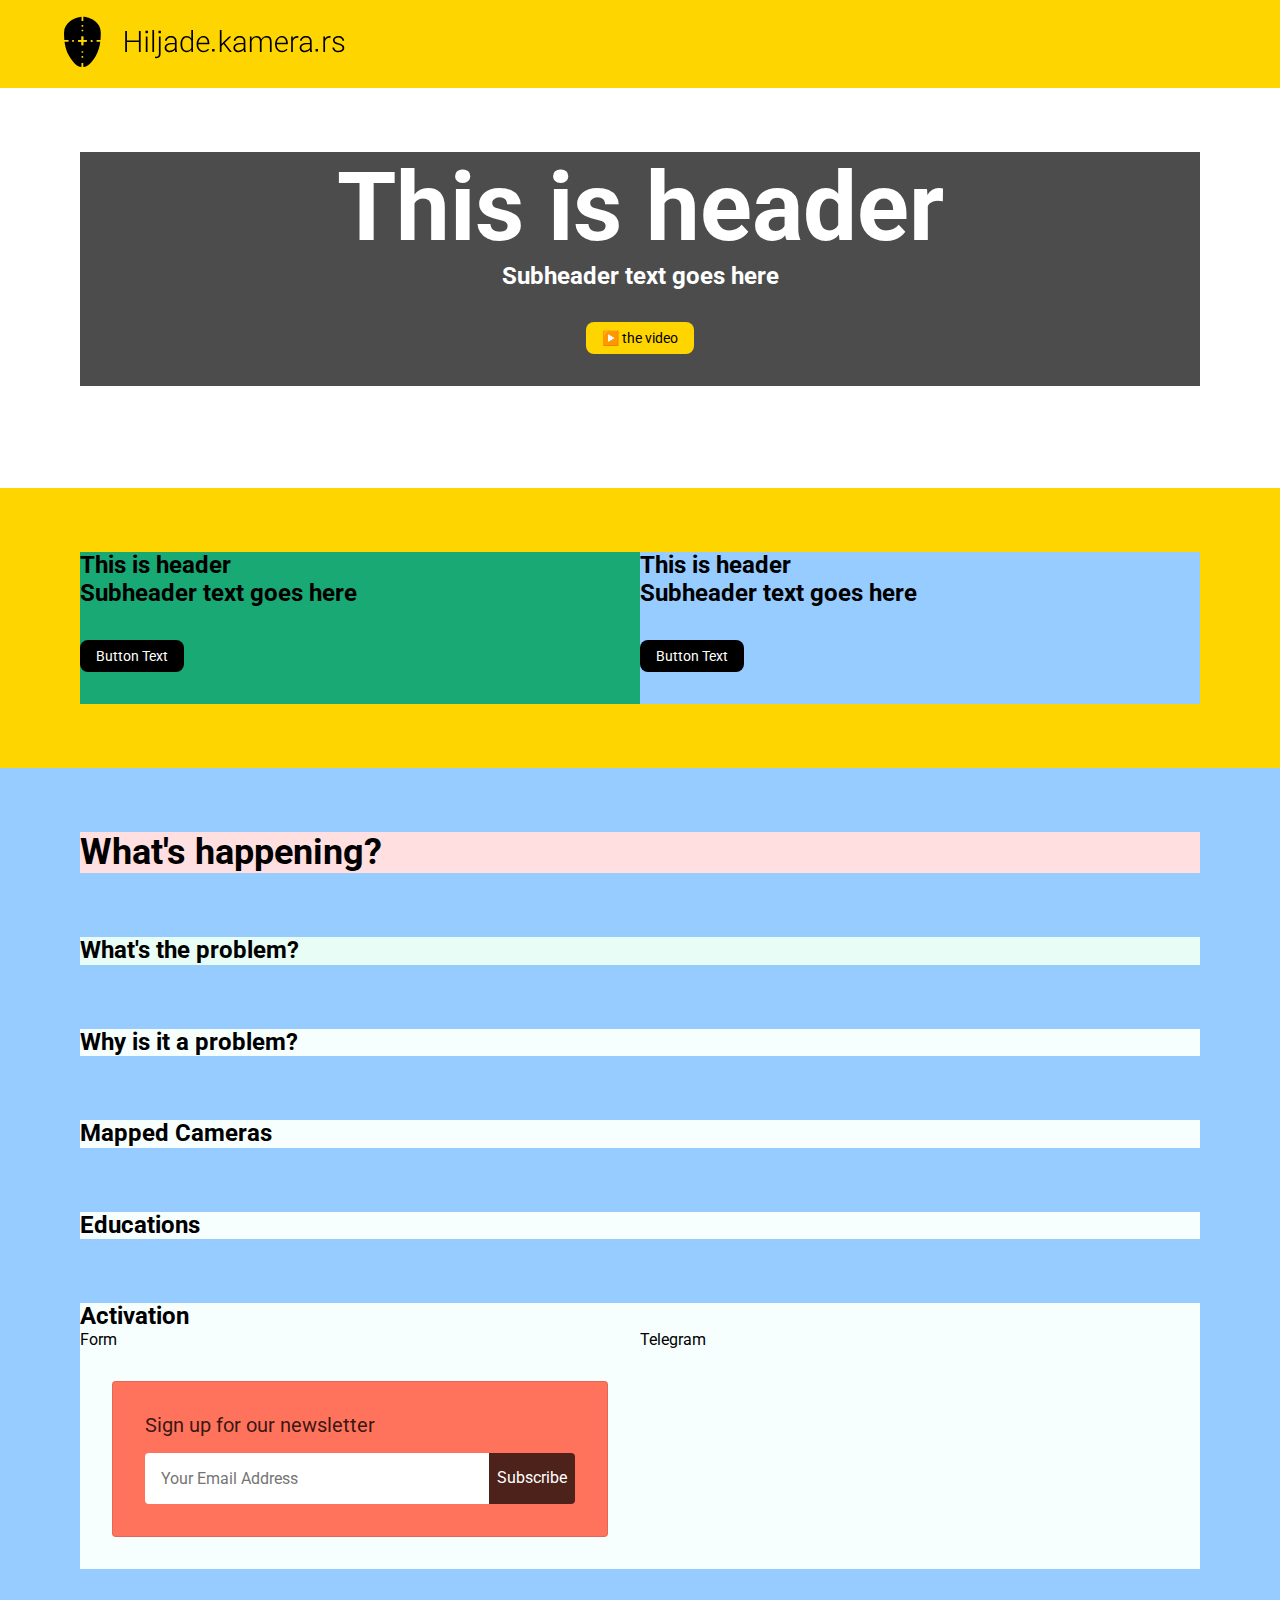
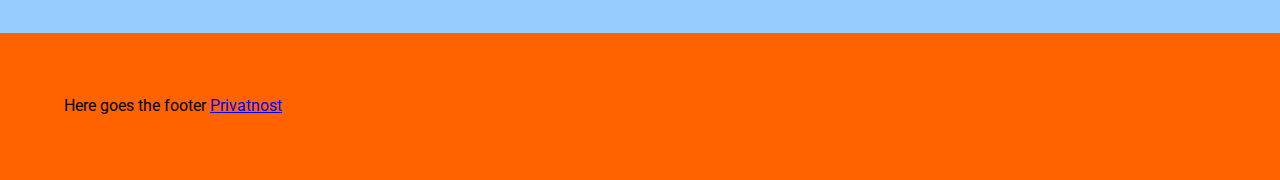
==== index.html @ a0b58ef1 "initial commut" ====
<!DOCTYPE html>
<html lang="en">
<head>
	<meta charset="utf-8">
	<meta name="viewport" content="width=device-width, initial-scale=1">
	<meta http-equiv="X-UA-Compatible" content="ie=edge">
	<title>***X X X***</title>
	<link rel="icon" type="image/x-icon" href="***X X X***">
	<link rel="stylesheet" type="text/css" href="./style/style.css">
	<link rel="stylesheet" type="text/css" href="./style/tachyons.css">
	
	<meta property="og:title" content="***X X X***" />
	<meta property="og:image" content=".***X X X***" />
	<meta property="og:description" content="***X X X***" />

	<meta name="twitter:card" content="summary_large_image" />
  	<meta name="twitter:site" content="@***X X X***" />
  	<meta name="twitter:title" content="***X X X***" />
  	<meta name="twitter:description" content="***X X X***" />
  	<meta name="twitter:image" content="***X X X***" />
  	<meta name="twitter:url" content="***X X X***" />
</head>
<body>
	<nav class="dt w-100 border-box pa3 ph5-ns bg-yellow">
  		<a class="link dim w-25" href="index.html" title="Home">
    		<img src="./assets/logo.svg" class="dib" alt="Site Name">
  		</a>

		<div class="dtc v-mid dn-l">
			
			<input type="checkbox" id="overlay-input" />
        	<label for="overlay-input" id="overlay-button"><span></span></label>
          <div id="overlay">
            <ul class="pv3 ph5-ns">
              <li class="ph3 ph4-l pt2 pb1">
				<a class="link dim dark-gray f6 f5-ns dib mr3 mr4-ns" href="hronologija.html" title="Hronologija">Hronologija</a>
			  </li>
              <li class="ph3 ph4-l pt2 pb1">
				<a class="link dim dark-gray f6 f5-ns dib mr3 mr4-ns" href="#" title="Širi kontekst">Širi kontekst</a>
			  </li>
			  <li class="ph3 ph4-l pt2 pb1">
				<a class="link dim dark-gray f6 f5-ns dib mr3 mr4-ns" href="#" title="Etički problemi">Etički problemi</a>
			  </li>
			  <li class="ph3 ph4-l pt2 pb1">
				<a class="link dim dark-gray f6 f5-ns dib mr3 mr4-ns" href="#" title="Tehničke specifikacije">Tehničke specifikacije</a>
			  </li>
			  <li class="ph3 ph4-l pt2 pb1">
				<a class="link dim dark-gray f6 f5-ns dib mr3 mr4-ns" href="#" title="Pravni okvir">Pravni okvir</a>
			  </li>
			  <li class="ph3 ph4-l pt2 pb1">
				<a class="link dim dark-gray f6 f5-ns dib mr3 mr4-ns" href="#" title="Šta da radim?">Šta da radim?</a>
			  </li>
			  <li class="ph3 ph4-l pt2 pb1">
				<a class="link dim dark-gray f6 f5-ns dib mr3 mr4-ns" href="#" title="Mapiramo">Mapiramo</a>
			  </li>
            </ul>
          </div>

		</div>
	</nav>
	<header>
		<div class="cover bg-left bg-center-l w-100 min-h-400 pa3 pa5-ns" style="background-image: url(https://i0.wp.com/images-prod.healthline.com/hlcmsresource/images/topic_centers/2019-12/Viral-Conjunctivitis-1296x728-gallery_Slide1.jpg?w=1155)">

			<div class="w-main bg-black-70 white tc">
				<h1 class="f-6">This is header</h1>
				<h2>Subheader text goes here</h2>
				<a class="f6 link dim br3 ph3 pv2 mb2 dib black bg-yellow mv4" href="#0">▶️ the video</a>
			</div>
		</div>
	</header>

	<section class="bg-yellow pa3 pa5-ns">
		<div class="w-main flex flex-column flex-row-ns">
			<div class="bg-green w-100 w-50-ns">
				<h2>This is header</h2>
				<h2>Subheader text goes here</h2>
				<a class="f6 link dim br3 ph3 pv2 mb2 dib white bg-black mv4" href="#0">Button Text</a>
			</div>

			<div class="bg-light-blue w-100 w-50-ns">
				<h2>This is header</h2>
				<h2>Subheader text goes here</h2>
				<a class="f6 link dim br3 ph3 pv2 mb2 dib white bg-black mv4" href="#0">Button Text</a>
			</div>
		</div>
	</section>

	<main class="bg-light-blue pa3 pa5-ns">
		<section class="w-main bg-washed-red">
			<h2 class="f2">What's happening?</h2>
		</section>

		<section class="w-main bg-washed-green mt5">
			<h2>What's the problem?</h2>
		</section>

		<section class="w-main bg-washed-blue mt5">
			<h2>Why is it a problem?</h2>
		</section>

		<section class="w-main bg-washed-blue mt5">
			<h2>Mapped Cameras</h2>
		</section>

		<section class="w-main bg-washed-blue mt5">
			<h2>Educations</h2>
		</section>

		<section class="w-main bg-washed-blue mt5">
			<h2>Activation</h2>

			<div class="w-100 flex flex-column flex-row-l">
				<div class="w-100 w-100-m w-50-l">Form

					<div class="pa4-l">
						<form class="bg-light-red mw7 center pa4 br2-ns ba b--black-10">
							<fieldset class="cf bn ma0 pa0">
					    	<legend class="pa0 f5 f4-ns mb3 black-80">Sign up for our newsletter</legend>
					      	<div class="cf">
					        	<label class="clip" for="email-address">Email Address</label>
					        	<input class="f6 f5-l input-reset bn fl black-80 bg-white pa3 lh-solid w-100 w-75-m w-80-l br2-ns br--left-ns" placeholder="Your Email Address" type="text" name="email-address" value="" id="email-address">
					        	<input class="f6 f5-l button-reset fl pv3 tc bn bg-animate bg-black-70 hover-bg-black white pointer w-100 w-25-m w-20-l br2-ns br--right-ns" type="submit" value="Subscribe">
					      	</div>
					    	</fieldset>
					  	</form>
					</div>

				</div>
				<div class="w-100 w-100-m w-50-l">Telegram</div>
			</div>
		</section>

	</main>

	<footer class="bg-orange pa3 pa5-ns">
		Here goes the footer

		<a href="privatnost.html">Privatnost</a>
	</footer>

	<script>
		$(window).load(function() {
		$("body").removeClass("preload");
		});
  	</script>

</body>
</html>
---- style/style.css ----
@import url('https://fonts.googleapis.com/css?family=Roboto&display=swap');

* {
	margin: 0;
	padding: 0;
	box-sizing:border-box;
	-moz-box-sizing:border-box;
	-webkit-box-sizing:border-box;
  	-ms-box-sizing:border-box;
}

html, body {
	-webkit-font-smoothing: subpixel-antialiased !important;
  	-webkit-text-size-adjust: 100%;
  	-ms-text-size-adjust: 100%;
  	scroll-behavior: smooth;
  	-moz-scroll-behavior: smooth;
  	-webkit-scroll-behavior: smooth;
}

body {
	font-family: 'Roboto', sans-serif;
	/*font-size: 1.125rem;
	color: #1B2020;*/
}

.preload * {
 	-webkit-transition: none !important;
  	-moz-transition: none !important;
  	-ms-transition: none !important;
  	-o-transition: none !important;
}

.w-main {
	max-width: 70em;
	margin-left: auto;
	margin-right: auto;
}

.min-h-400 {
	min-height: 400px;
}

p {
	font-size: 1.125rem;
	color: #4A4A4A;
}

/*::selection { 
	background: #FFD400;
	text-shadow: none;
}

::-moz-selection { 
	background: #FFD400;
	text-shadow: none;
}

a { 
	color: #2B59C3;
}*/

/*----------------------------------*/

#overlay-button {
  z-index: 5;
  cursor: pointer;
  user-select: none;
}
#overlay-button span {
  width: 5px;
  background-color: #1B2020;
  position: relative;
  display: block;
  transition: all .1s ease-in-out;
}
#overlay-button span:before {
  top: -8px;
  visibility: visible;
}
#overlay-button span:after {
  top: 4px;
}
#overlay-button span:before, #overlay-button span:after {
  height: 4px;
  width: 30px;
  background-color: #1B2020;
  position: absolute;
  content: "";
  transition: all .1s ease-in-out;
}
input[type=checkbox] {
  display: none;
}

input[type=checkbox]:checked ~ #overlay {
  visibility: visible;
}

input[type=checkbox]:checked ~ #overlay-button:hover span, input[type=checkbox]:checked ~ #overlay-button span {
  background: transparent;
}
input[type=checkbox]:checked ~ #overlay-button span:before {
  transform: rotate(45deg) translate(3px, 4px);
  opacity: 1;
}
input[type=checkbox]:checked ~ #overlay-button span:after {
  transform: rotate(-45deg) translate(5px, -5px);
}

#overlay {
  	height: fit-content;
  	background: #B6CBCB;
  	z-index: 2;
  	visibility: hidden;
  	position: absolute;
	right: 0px;
	left: 0px;
	top: 87px;
}
#overlay.active {
  visibility: visible;
}
#overlay ul {
  display: flex;
  flex-direction: column;
  list-style-type: none;
}

#overlay li:hover {
	background-color: #ACC3C3;
}
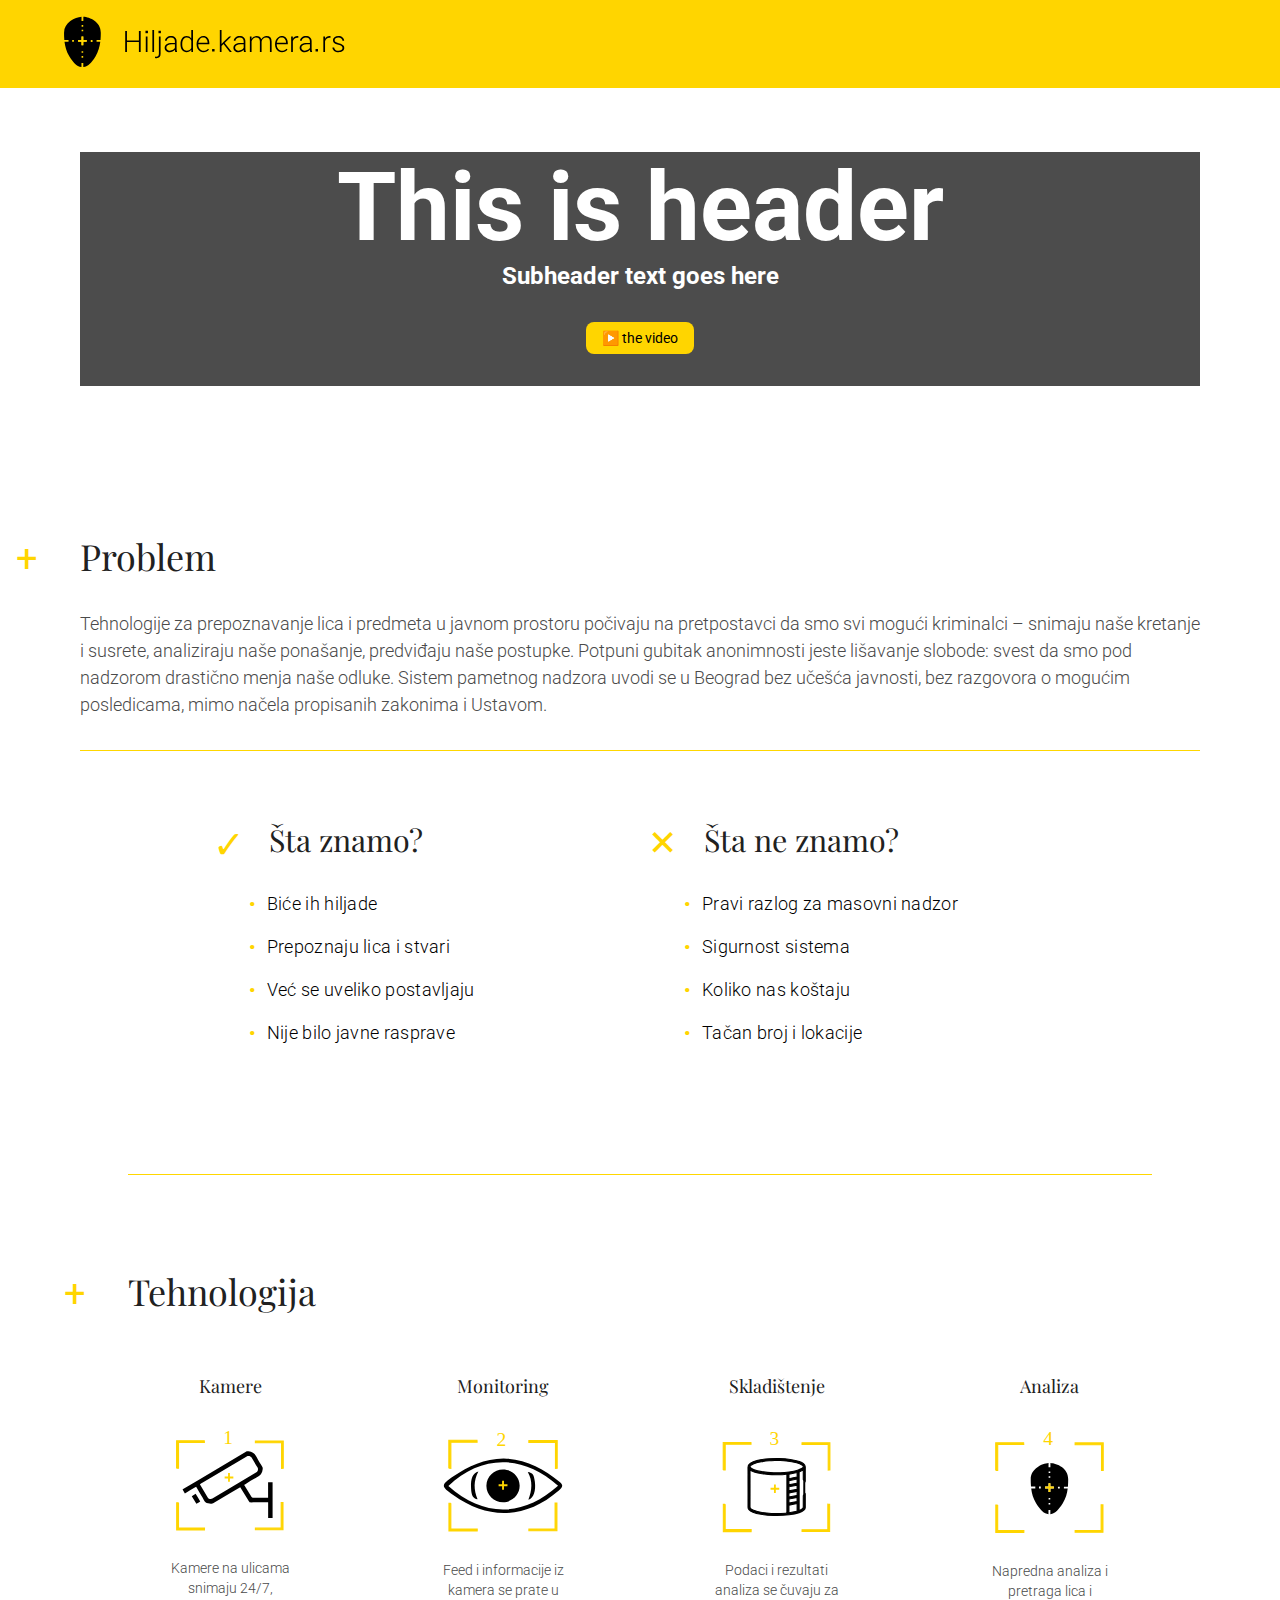
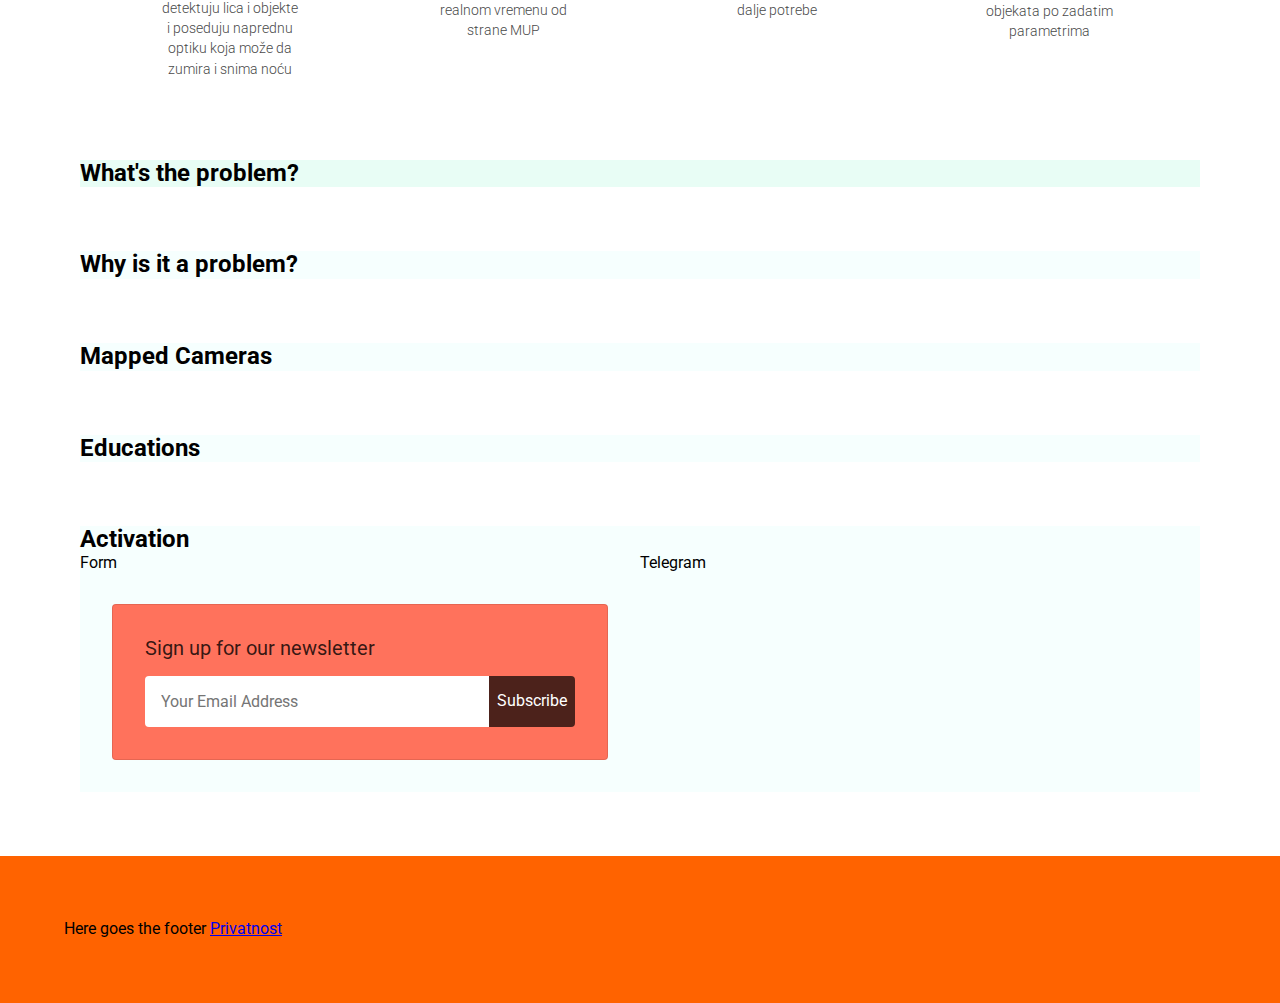
==== commit 033ca5f1: "homepage, svg images" ====
--- a/index.html
+++ b/index.html
@@ -68,26 +68,73 @@
 			</div>
 		</div>
 	</header>
-
-	<section class="bg-yellow pa3 pa5-ns">
-		<div class="w-main flex flex-column flex-row-ns">
-			<div class="bg-green w-100 w-50-ns">
-				<h2>This is header</h2>
-				<h2>Subheader text goes here</h2>
-				<a class="f6 link dim br3 ph3 pv2 mb2 dib white bg-black mv4" href="#0">Button Text</a>
+	<section class="pa3 ph5-ns">
+		<div class="w-main">
+			<h1 class="section-title f2 fw4 mt4-ns mb4-ns">Problem</h1>
+			<p class="lh-copy fw3">
+	Tehnologije za prepoznavanje lica i predmeta u javnom prostoru počivaju na pretpostavci da smo svi mogući kriminalci – snimaju naše kretanje i susrete, analiziraju naše ponašanje, predviđaju naše postupke. Potpuni gubitak anonimnosti jeste lišavanje slobode: svest da smo pod nadzorom drastično menja naše odluke. Sistem pametnog nadzora uvodi se u Beograd bez učešća javnosti, bez razgovora o mogućim posledicama, mimo načela propisanih zakonima i Ustavom.
+			</p>
+		</div>
+	</section>
+	<section class="pa3 ph5-ns">
+		<div class="w-main flex flex-column flex-row-ns justify-center-ns bt b--yellow pa3 pt5-ns">
+			<div class="w-100 w-40-ns pl5-ns">
+				<h2 class="pv2 pb4-ns normal section-title-small checkmark">Šta znamo?</h2>
+				<ul class="ml3 yellow-bull-list fw3">
+					<li class="pb3-ns">Biće ih hiljade</li>
+					<li class="pb3-ns">Prepoznaju lica i stvari</li>
+					<li class="pb3-ns">Već se uveliko postavljaju</li>
+					<li class="pb3-ns">Nije bilo javne rasprave</li>
+				</ul>
 			</div>
 
-			<div class="bg-light-blue w-100 w-50-ns">
-				<h2>This is header</h2>
-				<h2>Subheader text goes here</h2>
-				<a class="f6 link dim br3 ph3 pv2 mb2 dib white bg-black mv4" href="#0">Button Text</a>
+			<div class="w-100 w-40-ns pl5-ns">
+				<h2 class="pv2 pb4-ns normal section-title-small xmark">Šta ne znamo?</h2>
+				<ul class="ml3 yellow-bull-list fw3">
+					<li class="pb3-ns">Pravi razlog za masovni nadzor</li>
+					<li class="pb3-ns">Sigurnost sistema</li>
+					<li class="pb3-ns">Koliko nas koštaju</li>
+					<li class="pb3-ns">Tačan broj i lokacije</li>
+				</ul>
 			</div>
 		</div>
 	</section>
 
-	<main class="bg-light-blue pa3 pa5-ns">
-		<section class="w-main bg-washed-red">
-			<h2 class="f2">What's happening?</h2>
+	<main class="pa3 pa5-ns">
+		<section class="pa3 ph5-ns">
+			<div class="w-main bt b--yellow pt5-ns">
+				<h1 class="section-title f2 fw4 mt4-ns mb4-ns">Tehnologija</h1>
+				<div class="flex flex-column flex-row-ns justify-between-ns pt4-ns">
+					<div class="w-100 w-20-ns">
+						<div class="card-holder flex flex-column ph4">
+							<h4 class="card-title normal mb2 mb3-ns">Kamere</h4>
+							<img src="./assets/1_Kamere@2x.svg" />
+							<div class="card-desc mt3-ns fw3">Kamere na ulicama snimaju 24/7, detektuju lica i objekte i poseduju naprednu optiku koja može da zumira i snima noću</div>
+						</div>
+					</div>
+					<div class="w-100 w-20-ns flex flex-column">
+						<div class="card-holder flex flex-column ph4">
+							<h4 class="card-title normal mb2 mb3-ns">Monitoring</h4>
+							<img src="./assets/2_Monitoring@2x.svg" />
+							<div class="card-desc mt3-ns fw3">Feed i informacije iz kamera se prate u realnom vremenu od strane MUP</div>
+						</div>
+					</div>
+					<div class="w-100 w-20-ns flex flex-column">
+						<div class="card-holder flex flex-column ph4">
+							<h4 class="card-title normal mb2 mb3-ns">Skladištenje</h4>
+							<img src="./assets/3_sklasistenje@2x.svg" />
+							<div class="card-desc mt3-ns fw3">Podaci i rezultati analiza se čuvaju za dalje potrebe</div>
+						</div>
+					</div>
+					<div class="w-100 w-20-ns flex flex-column">
+						<div class="card-holder flex flex-column ph4">
+							<h4 class="card-title normal mb2 mb3-ns">Analiza</h4>
+							<img src="./assets/4_analiza@2x.svg" />
+							<div class="card-desc mt3-ns fw3">Napredna analiza i pretraga lica i objekata po zadatim parametrima</div>
+						</div>
+					</div>
+				</div>
+			</div>
 		</section>
 
 		<section class="w-main bg-washed-green mt5">
--- a/style/style.css
+++ b/style/style.css
@@ -1,4 +1,5 @@
-@import url('https://fonts.googleapis.com/css?family=Roboto&display=swap');
+@import url('https://fonts.googleapis.com/css2?family=Roboto:wght@300;400;700&display=swap');
+@import url('https://fonts.googleapis.com/css2?family=Playfair+Display:wght@400;700&display=swap');
 
 * {
 	margin: 0;
@@ -129,4 +130,88 @@
 
 #overlay li:hover {
 	background-color: #ACC3C3;
-}+}
+.template {
+	display: none;
+}
+.section-title {
+	font-family: 'Playfair Display', serif;
+	color: #212121;
+	position: relative
+}
+.section-title::before {
+	content: "+";
+	font-size: 2.4rem;
+	font-family: 'Roboto', sans-serif;
+	color: #FFD500;
+	position: absolute;
+	left: -4rem;
+}
+.source-date, .source-title{
+	font-family: 'Playfair Display', serif;
+}
+.source-excerpt {
+	font-size: 1.125rem;
+	color: #212121;
+	font-weight: 300;
+	line-height: 1.95rem;
+	letter-spacing: 0.3px
+}
+.source-excerpt a {
+	color: inherit;
+	text-decoration: none;
+	font-weight: bold;
+	border-bottom: 2px solid #FFD500;
+}
+.section-title-small{
+	font-size: 1.9rem;
+	font-family: 'Playfair Display', serif;
+	color: #212121;
+	position: relative;
+}
+.checkmark:before{
+	content: "\2713";
+	font-size: 2.4rem;
+	font-family: 'Roboto', sans-serif;
+	color: #FFD500;
+	position: absolute;
+	left: -3.5rem;
+}
+.xmark:before {
+	content: "\2715";
+	font-size: 2.2rem;
+	font-family: 'Roboto', sans-serif;
+	color: #FFD500;
+	position: absolute;
+	left: -3.5rem;
+}
+.yellow-bull-list{
+	list-style: none;
+}
+.yellow-bull-list li{
+	font-size: 1.125rem;
+	letter-spacing: 0.3px;
+	line-height: 1.5;
+}
+.yellow-bull-list li:before{
+	content: "\2022";
+	color: #FFD500;
+	font-weight: bold;
+	display: inline-block;
+	width: 1em;
+	margin-left: -2em;
+}
+.card-title{
+	font-size: 1.125rem;
+	color: #212121;
+	font-family: 'Playfair Display', serif;
+	text-align: center;
+}
+.card-desc{
+	font-size: .9rem;
+	color: #4A4A4A;
+	font-family: 'Roboto', sans-serif;
+	text-align: center;
+	line-height: 1.4;
+}
+
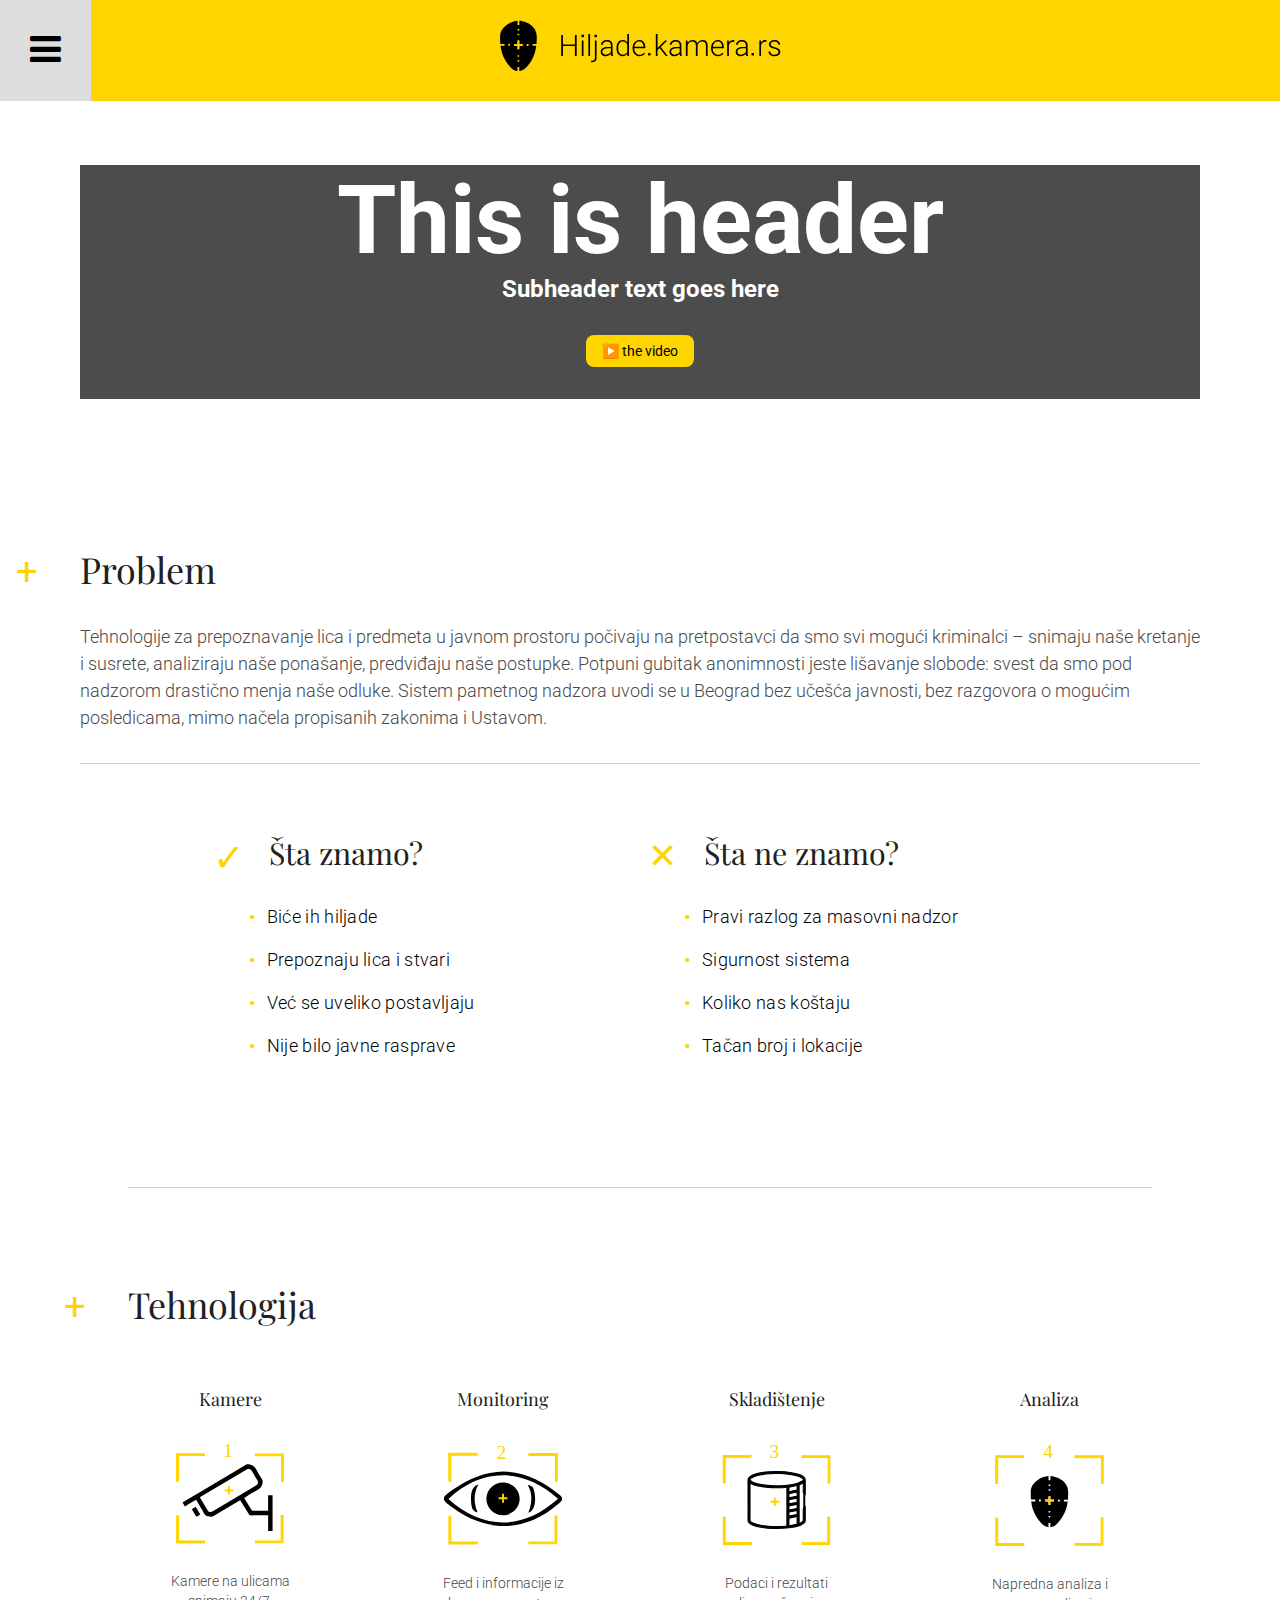
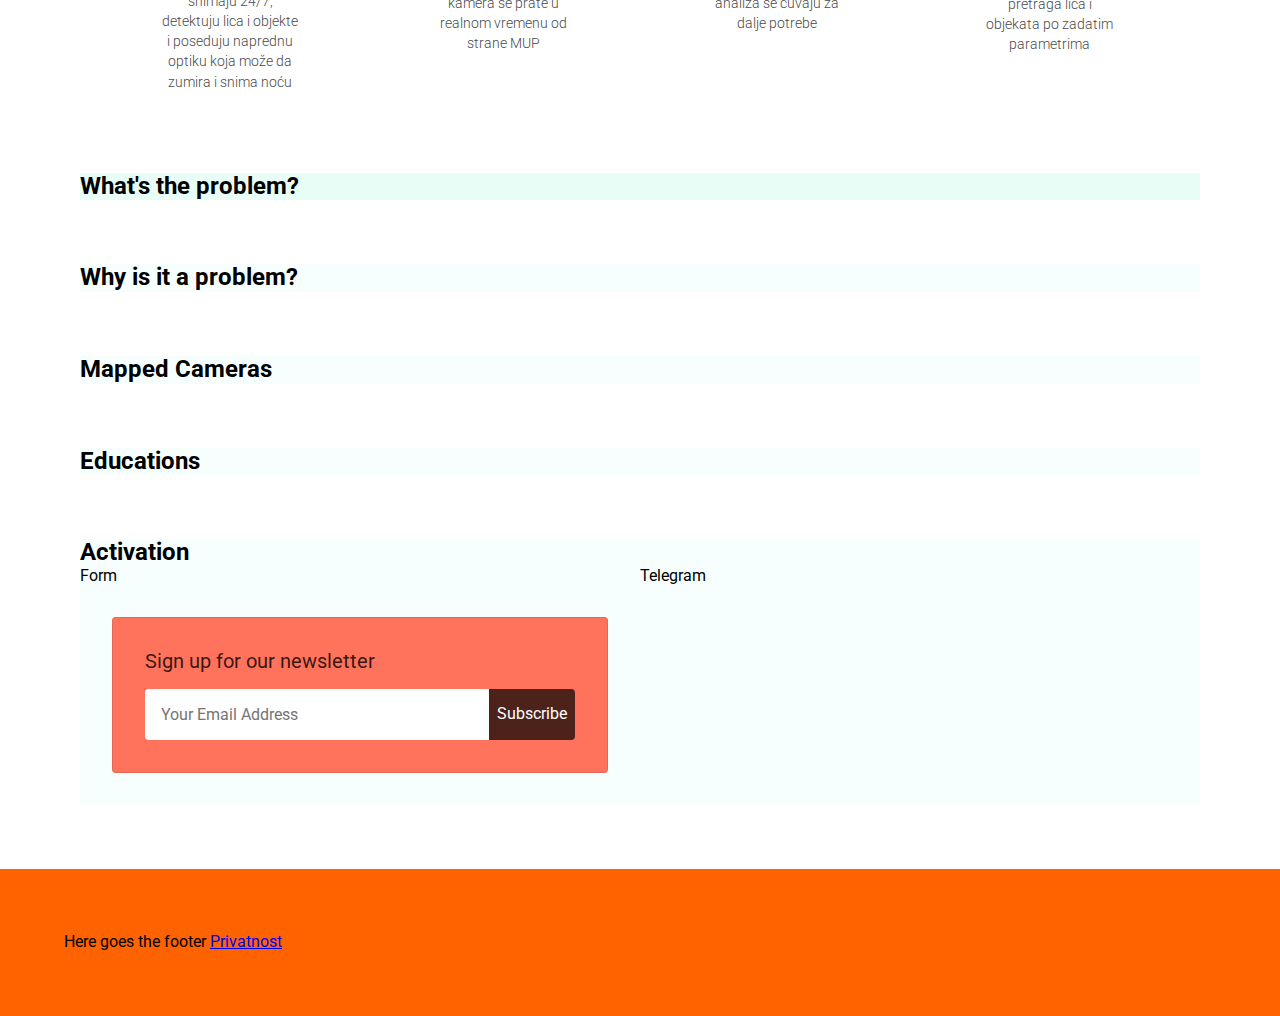
==== commit 38db6a4d: "index.html changes" ====
--- a/index.html
+++ b/index.html
@@ -1,63 +1,45 @@
 <!DOCTYPE html>
 <html lang="en">
-<head>
-	<meta charset="utf-8">
-	<meta name="viewport" content="width=device-width, initial-scale=1">
-	<meta http-equiv="X-UA-Compatible" content="ie=edge">
-	<title>***X X X***</title>
-	<link rel="icon" type="image/x-icon" href="***X X X***">
-	<link rel="stylesheet" type="text/css" href="./style/style.css">
-	<link rel="stylesheet" type="text/css" href="./style/tachyons.css">
-	
-	<meta property="og:title" content="***X X X***" />
-	<meta property="og:image" content=".***X X X***" />
-	<meta property="og:description" content="***X X X***" />
+	<head>
+		<meta charset="utf-8">
+		<meta name="viewport" content="width=device-width, initial-scale=1">
+		<meta http-equiv="X-UA-Compatible" content="ie=edge">
+		<title>Hiljade.kamera.rs</title>
+		<link rel="icon" type="image/x-icon" href="./assets/hiljadekamlogo-01.svg">
+		<link rel="stylesheet" href="https://cdnjs.cloudflare.com/ajax/libs/font-awesome/4.7.0/css/font-awesome.min.css">
+		<link rel="stylesheet" type="text/css" href="./style/tachyons.css">
+		<link rel="stylesheet" type="text/css" href="./style/style.css">
+		
+		<meta property="og:title" content="***X X X***" />
+		<meta property="og:image" content=".***X X X***" />
+		<meta property="og:description" content="***X X X***" />
 
-	<meta name="twitter:card" content="summary_large_image" />
-  	<meta name="twitter:site" content="@***X X X***" />
-  	<meta name="twitter:title" content="***X X X***" />
-  	<meta name="twitter:description" content="***X X X***" />
-  	<meta name="twitter:image" content="***X X X***" />
-  	<meta name="twitter:url" content="***X X X***" />
-</head>
-<body>
-	<nav class="dt w-100 border-box pa3 ph5-ns bg-yellow">
-  		<a class="link dim w-25" href="index.html" title="Home">
-    		<img src="./assets/logo.svg" class="dib" alt="Site Name">
-  		</a>
+		<meta name="twitter:card" content="summary_large_image" />
+		<meta name="twitter:site" content="@***X X X***" />
+		<meta name="twitter:title" content="***X X X***" />
+		<meta name="twitter:description" content="***X X X***" />
+		<meta name="twitter:image" content="***X X X***" />
+		<meta name="twitter:url" content="***X X X***" />
+	</head>
+	<body>
+	<header class="topnav w-100 border-box">
+		<a href="index.html" class="active">
+		    <img src="./assets/logo.svg">
+		</a>
+		<div id="menu">
+			<a href="index.html">Home</a>
+			<a href="hronologija.html">Hronologija</a>
+			<a href="rizici.html">Pretnje</a>
+			<a href="pravo.html">Pravo</a>
+			<a href="svet.html">Svet</a>
+			<a href="mediji.html">Izvori i mediji</a>
+		</div>
+		
+		<a href="javascript:void(0);" class="icon" onclick="toggleMenu()">
+			<i class="fa fa-bars"></i>
+		</a>
+	</header>
 
-		<div class="dtc v-mid dn-l">
-			
-			<input type="checkbox" id="overlay-input" />
-        	<label for="overlay-input" id="overlay-button"><span></span></label>
-          <div id="overlay">
-            <ul class="pv3 ph5-ns">
-              <li class="ph3 ph4-l pt2 pb1">
-				<a class="link dim dark-gray f6 f5-ns dib mr3 mr4-ns" href="hronologija.html" title="Hronologija">Hronologija</a>
-			  </li>
-              <li class="ph3 ph4-l pt2 pb1">
-				<a class="link dim dark-gray f6 f5-ns dib mr3 mr4-ns" href="#" title="Širi kontekst">Širi kontekst</a>
-			  </li>
-			  <li class="ph3 ph4-l pt2 pb1">
-				<a class="link dim dark-gray f6 f5-ns dib mr3 mr4-ns" href="#" title="Etički problemi">Etički problemi</a>
-			  </li>
-			  <li class="ph3 ph4-l pt2 pb1">
-				<a class="link dim dark-gray f6 f5-ns dib mr3 mr4-ns" href="#" title="Tehničke specifikacije">Tehničke specifikacije</a>
-			  </li>
-			  <li class="ph3 ph4-l pt2 pb1">
-				<a class="link dim dark-gray f6 f5-ns dib mr3 mr4-ns" href="#" title="Pravni okvir">Pravni okvir</a>
-			  </li>
-			  <li class="ph3 ph4-l pt2 pb1">
-				<a class="link dim dark-gray f6 f5-ns dib mr3 mr4-ns" href="#" title="Šta da radim?">Šta da radim?</a>
-			  </li>
-			  <li class="ph3 ph4-l pt2 pb1">
-				<a class="link dim dark-gray f6 f5-ns dib mr3 mr4-ns" href="#" title="Mapiramo">Mapiramo</a>
-			  </li>
-            </ul>
-          </div>
-
-		</div>
-	</nav>
 	<header>
 		<div class="cover bg-left bg-center-l w-100 min-h-400 pa3 pa5-ns" style="background-image: url(https://i0.wp.com/images-prod.healthline.com/hlcmsresource/images/topic_centers/2019-12/Viral-Conjunctivitis-1296x728-gallery_Slide1.jpg?w=1155)">
 
@@ -186,6 +168,14 @@
 	</footer>
 
 	<script>
+		function toggleMenu() {
+		    var x = document.getElementById("menu");
+		    if (x.style.display === "block") {
+			x.style.display = "none";
+		    } else {
+			x.style.display = "block";
+		    }
+		}
 		$(window).load(function() {
 		$("body").removeClass("preload");
 		});
--- a/style/style.css
+++ b/style/style.css
@@ -63,74 +63,43 @@
 
 /*----------------------------------*/
 
-#overlay-button {
-  z-index: 5;
-  cursor: pointer;
-  user-select: none;
-}
-#overlay-button span {
-  width: 5px;
-  background-color: #1B2020;
+.topnav {
+  overflow: hidden;
+  background-color: white;
   position: relative;
-  display: block;
-  transition: all .1s ease-in-out;
-}
-#overlay-button span:before {
-  top: -8px;
-  visibility: visible;
-}
-#overlay-button span:after {
-  top: 4px;
-}
-#overlay-button span:before, #overlay-button span:after {
-  height: 4px;
-  width: 30px;
-  background-color: #1B2020;
-  position: absolute;
-  content: "";
-  transition: all .1s ease-in-out;
-}
-input[type=checkbox] {
-  display: none;
 }
 
-input[type=checkbox]:checked ~ #overlay {
-  visibility: visible;
+.topnav #menu {
+  display: none;
+  border: 1px solid black;
 }
 
-input[type=checkbox]:checked ~ #overlay-button:hover span, input[type=checkbox]:checked ~ #overlay-button span {
-  background: transparent;
-}
-input[type=checkbox]:checked ~ #overlay-button span:before {
-  transform: rotate(45deg) translate(3px, 4px);
-  opacity: 1;
-}
-input[type=checkbox]:checked ~ #overlay-button span:after {
-  transform: rotate(-45deg) translate(5px, -5px);
+.topnav a {
+  color: black;
+  padding: 20px;
+  text-decoration: none;
+  font-size: 36px;
+  display: block;
 }
 
-#overlay {
-  	height: fit-content;
-  	background: #B6CBCB;
-  	z-index: 2;
-  	visibility: hidden;
-  	position: absolute;
-	right: 0px;
-	left: 0px;
-	top: 87px;
-}
-#overlay.active {
-  visibility: visible;
-}
-#overlay ul {
-  display: flex;
-  flex-direction: column;
-  list-style-type: none;
+.topnav a.icon {
+  display: block;
+  padding: 30px;
+  position: absolute;
+  left: 0;
+  top: 0;
 }
 
-#overlay li:hover {
-	background-color: #ACC3C3;
+.topnav a.icon:hover, .topnav #menu a:hover {
+  background-color: #ddd;
 }
+
+.active {
+  background-color: #ffd500;
+  text-align: center;
+}
+/*-------------------------------------*/
+
 .template {
 	display: none;
 }
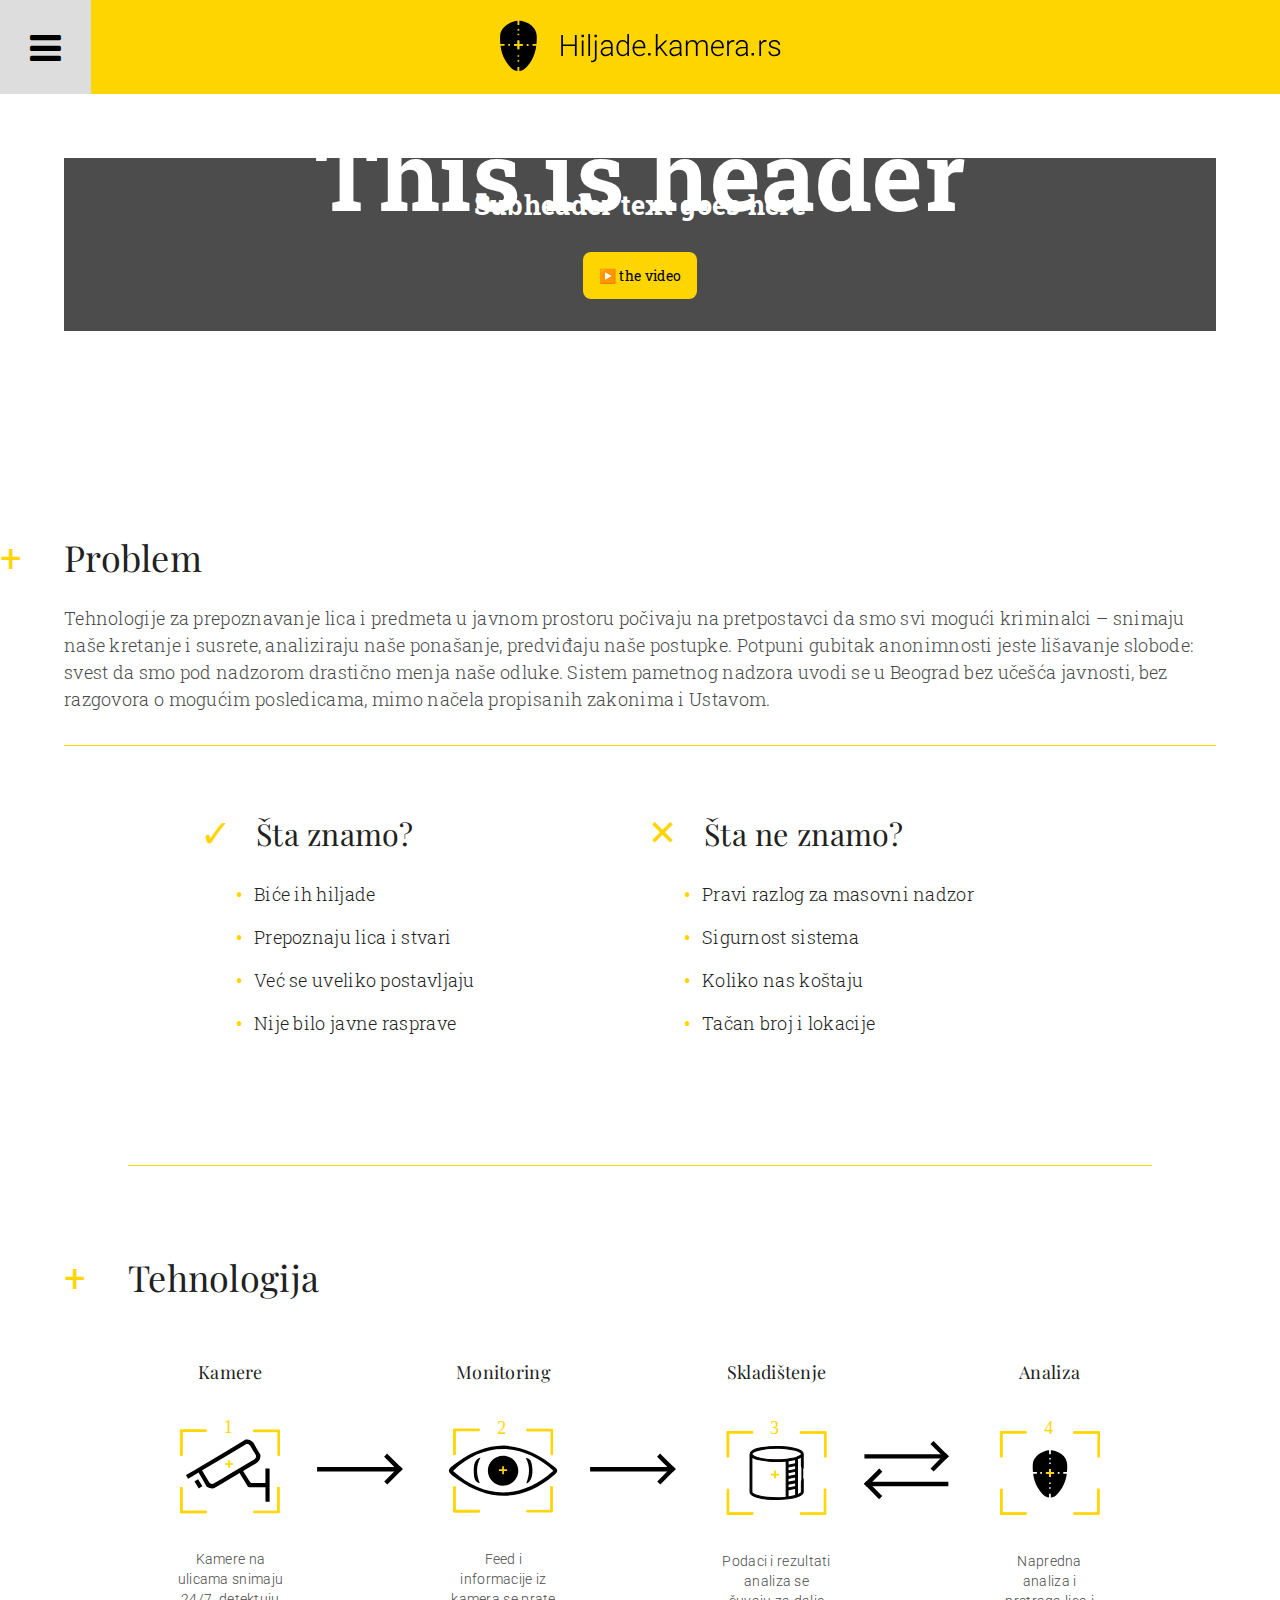
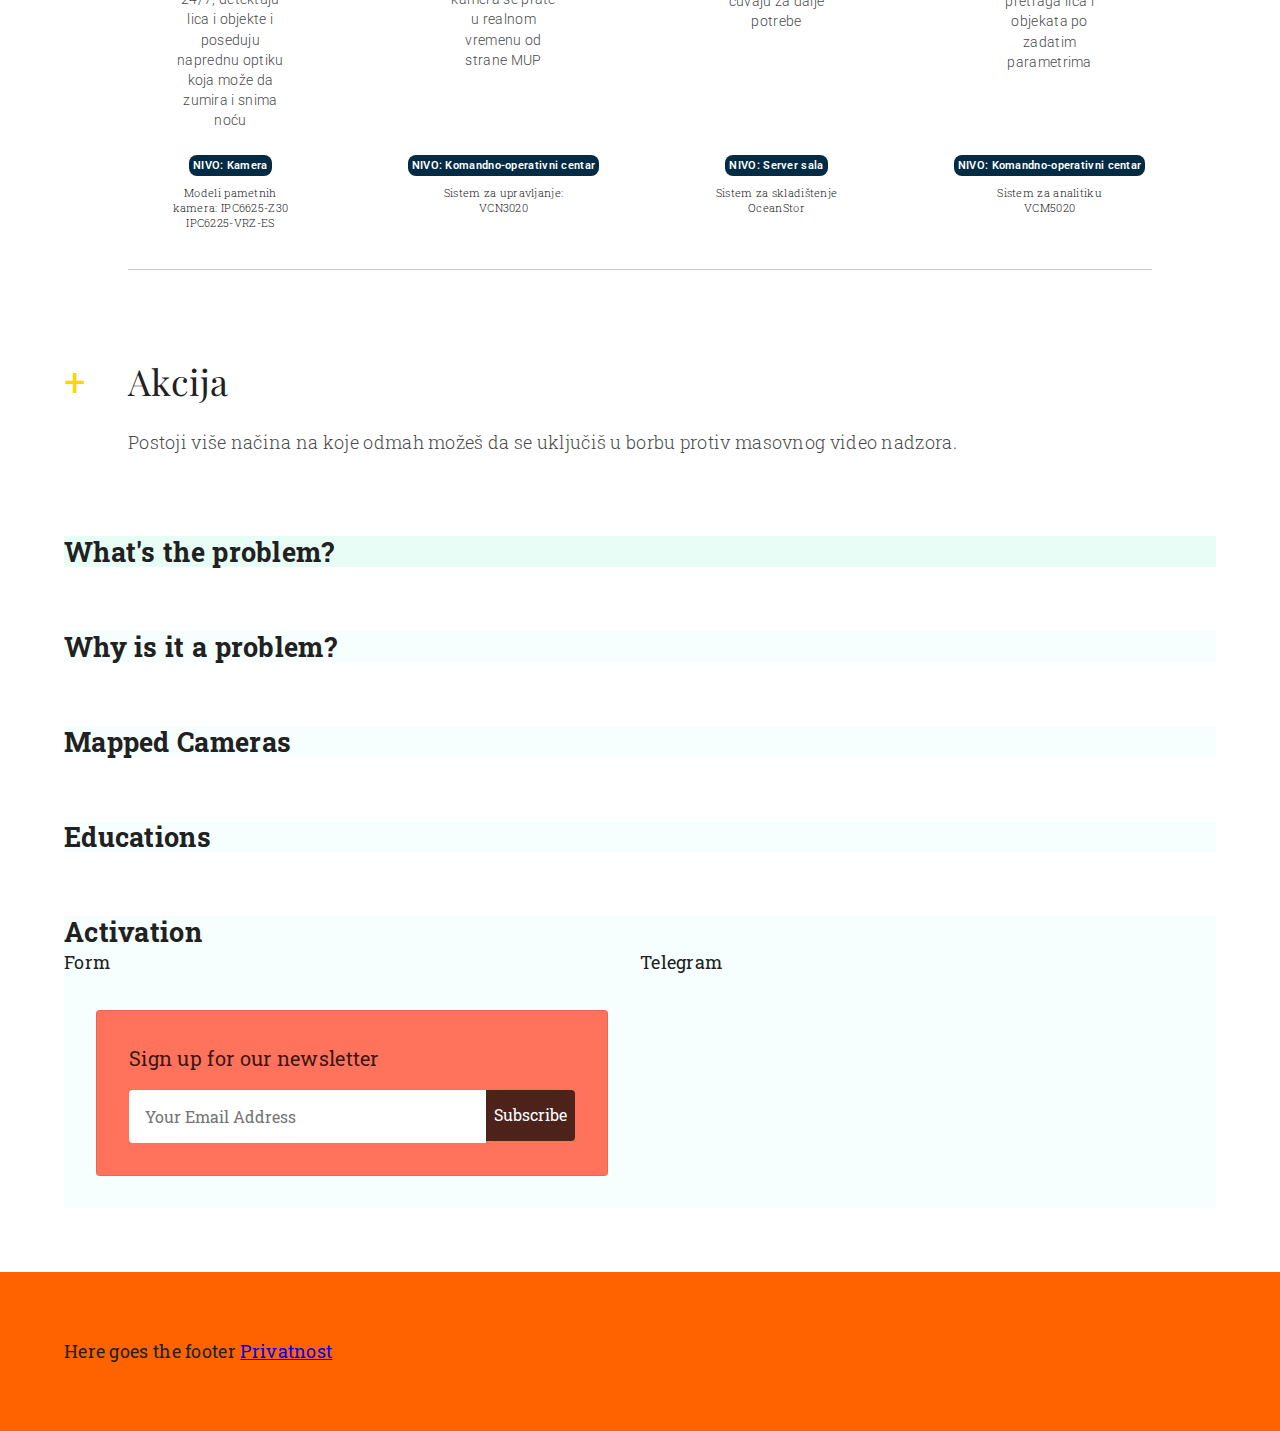
==== commit 269de90f: "homepage cards section" ====
--- a/index.html
+++ b/index.html
@@ -60,8 +60,8 @@
 	</section>
 	<section class="pa3 ph5-ns">
 		<div class="w-main flex flex-column flex-row-ns justify-center-ns bt b--yellow pa3 pt5-ns">
-			<div class="w-100 w-40-ns pl5-ns">
-				<h2 class="pv2 pb4-ns normal section-title-small checkmark">Šta znamo?</h2>
+			<div class="w-100 w-40-ns pl5-l">
+				<h2 class="pv2 pb4-l normal section-title-small checkmark">Šta znamo?</h2>
 				<ul class="ml3 yellow-bull-list fw3">
 					<li class="pb3-ns">Biće ih hiljade</li>
 					<li class="pb3-ns">Prepoznaju lica i stvari</li>
@@ -70,8 +70,8 @@
 				</ul>
 			</div>
 
-			<div class="w-100 w-40-ns pl5-ns">
-				<h2 class="pv2 pb4-ns normal section-title-small xmark">Šta ne znamo?</h2>
+			<div class="w-100 w-40-ns pl5-l">
+				<h2 class="pv2 pb4-l normal section-title-small xmark">Šta ne znamo?</h2>
 				<ul class="ml3 yellow-bull-list fw3">
 					<li class="pb3-ns">Pravi razlog za masovni nadzor</li>
 					<li class="pb3-ns">Sigurnost sistema</li>
@@ -87,38 +87,78 @@
 			<div class="w-main bt b--yellow pt5-ns">
 				<h1 class="section-title f2 fw4 mt4-ns mb4-ns">Tehnologija</h1>
 				<div class="flex flex-column flex-row-ns justify-between-ns pt4-ns">
-					<div class="w-100 w-20-ns">
-						<div class="card-holder flex flex-column ph4">
+					<div class="w-100 w-20-l flex flex-column">
+						<div class="flex flex-column flex-auto ph3-ns">
 							<h4 class="card-title normal mb2 mb3-ns">Kamere</h4>
-							<img src="./assets/1_Kamere@2x.svg" />
-							<div class="card-desc mt3-ns fw3">Kamere na ulicama snimaju 24/7, detektuju lica i objekte i poseduju naprednu optiku koja može da zumira i snima noću</div>
-						</div>
-					</div>
-					<div class="w-100 w-20-ns flex flex-column">
-						<div class="card-holder flex flex-column ph4">
+							<div class="card-image">
+								<img src="./assets/1_Kamere@2x.svg" />
+								<div class="card-img-arrow flex justify-around">
+									<img src="./assets/Arrow@2x.svg"/>
+								</div>
+							</div>
+							<p class="card-desc ph4 pv3-ns fw3">Kamere na ulicama snimaju 24/7, detektuju lica i objekte i poseduju naprednu optiku koja može da zumira i snima noću</p>
+						</div>
+						<div class="card-pill-holder">
+							<span class="card-pill br3 pa1">NIVO: Kamera</span>
+							<span class="db c-pill-label fw3 ph3 ph4-l mt2-ns">Modeli pametnih kamera: IPC6625-Z30 IPC6225-VRZ-ES</span>
+						</div>
+					</div>
+					<div class="w-100 w-20-l flex flex-column">
+						<div class="flex flex-column flex-auto ph3-ns">
 							<h4 class="card-title normal mb2 mb3-ns">Monitoring</h4>
-							<img src="./assets/2_Monitoring@2x.svg" />
-							<div class="card-desc mt3-ns fw3">Feed i informacije iz kamera se prate u realnom vremenu od strane MUP</div>
-						</div>
-					</div>
-					<div class="w-100 w-20-ns flex flex-column">
-						<div class="card-holder flex flex-column ph4">
+							<div class="card-image">
+								<img src="./assets/2_Monitoring@2x.svg" />
+								<div class="card-img-arrow flex justify-around">
+									<img src="./assets/Arrow@2x.svg"/>
+								</div>
+							</div>
+							<p class="card-desc ph4 pv3-ns fw3">Feed i informacije iz kamera se prate u realnom vremenu od strane MUP</p>
+						</div>
+						<div class="card-pill-holder">
+							<span class="card-pill br3 pa1">NIVO: Komandno-operativni centar</span>
+							<span class="db c-pill-label fw3 ph3 ph4-l mt2-ns">Sistem za upravljanje: VCN3020</span>
+						</div>
+					</div>
+					<div class="w-100 w-20-l flex flex-column">
+						<div class="flex flex-column flex-auto ph3-ns">
 							<h4 class="card-title normal mb2 mb3-ns">Skladištenje</h4>
-							<img src="./assets/3_sklasistenje@2x.svg" />
-							<div class="card-desc mt3-ns fw3">Podaci i rezultati analiza se čuvaju za dalje potrebe</div>
-						</div>
-					</div>
-					<div class="w-100 w-20-ns flex flex-column">
-						<div class="card-holder flex flex-column ph4">
+							<div class="card-image">
+								<img src="./assets/3_sklasistenje@2x.svg" />
+								<div class="card-img-arrow flex justify-around">
+									<img src="./assets/Double arrow @2x.svg"/>
+								</div>
+							</div>
+							<p class="card-desc ph4 pv3-ns fw3">Podaci i rezultati analiza se čuvaju za dalje potrebe</p>
+						</div>
+						<div class="card-pill-holder">
+							<span class="card-pill br3 pa1">NIVO: Server sala</span>
+							<span class="db c-pill-label fw3 ph3 ph4-l mt2-ns">Sistem za skladištenje OceanStor</span>
+						</div>
+					</div>
+					<div class="w-100 w-20-l flex flex-column">
+						<div class="flex flex-column flex-auto ph3-ns">
 							<h4 class="card-title normal mb2 mb3-ns">Analiza</h4>
-							<img src="./assets/4_analiza@2x.svg" />
-							<div class="card-desc mt3-ns fw3">Napredna analiza i pretraga lica i objekata po zadatim parametrima</div>
+							<div class="card-image">
+								<img src="./assets/4_analiza@2x.svg" />
+							</div>
+							<p class="card-desc ph4 pv3-ns fw3">Napredna analiza i pretraga lica i objekata po zadatim parametrima</p>
+						</div>
+						<div class="card-pill-holder">
+							<span class="card-pill br3 pa1">NIVO: Komandno-operativni centar</span>
+							<span class="db c-pill-label fw3 ph3 ph4-l mt2-ns">Sistem za analitiku VCM5020</span>
 						</div>
 					</div>
 				</div>
 			</div>
 		</section>
-
+		<section class="pa3 ph5-ns">
+			<div class="w-main bt b--yellow pt5-ns">
+				<h1 class="section-title f2 fw4 mt4-ns mb4-ns">Akcija</h1>
+				<p class="lh-copy fw3">
+					Postoji više načina na koje odmah možeš da se uključiš u borbu protiv masovnog video nadzora.
+				</p>
+			</div>
+		</section>
 		<section class="w-main bg-washed-green mt5">
 			<h2>What's the problem?</h2>
 		</section>
--- a/style/style.css
+++ b/style/style.css
@@ -1,4 +1,5 @@
 @import url('https://fonts.googleapis.com/css2?family=Roboto:wght@300;400;700&display=swap');
+@import url('https://fonts.googleapis.com/css2?family=Roboto+Slab:wght@300&display=swap');
 @import url('https://fonts.googleapis.com/css2?family=Playfair+Display:wght@400;700&display=swap');
 
 * {
@@ -20,9 +21,11 @@
 }
 
 body {
-	font-family: 'Roboto', sans-serif;
-	/*font-size: 1.125rem;
-	color: #1B2020;*/
+	font-family: 'Roboto Slab', sans-serif;
+	font-size: 18px;
+	color: #212121;
+	letter-spacing: 0.3px;
+	line-height: 31px;
 }
 
 .preload * {
@@ -170,17 +173,61 @@
 	width: 1em;
 	margin-left: -2em;
 }
-.card-title{
-	font-size: 1.125rem;
-	color: #212121;
-	font-family: 'Playfair Display', serif;
-	text-align: center;
-}
-.card-desc{
+#legal-issues .yellow-bull-list li {
+	padding: 10px 0;
+}
+#legal-issues .yellow-bull-list li:before {
+	font-size: 24px;
+	font-weight: 900;
+	margin-left: -1em;
+}
+
+.card-title {
+	font-size: 1.125rem;
+	color: #212121;
+	font-family: 'Playfair Display', serif;
+	text-align: center;
+}
+.card-desc {
 	font-size: .9rem;
 	color: #4A4A4A;
 	font-family: 'Roboto', sans-serif;
 	text-align: center;
 	line-height: 1.4;
 }
-
+.card-image {
+	position: relative;
+	text-align: center;
+}
+.card-img-arrow {
+	position: absolute;
+	left: 100%;
+	top: 0;
+	height: 100%;
+	width: 50%;
+}
+.card-img-arrow > img {
+	
+}
+.card-pill-holder {
+	min-height: 90px;
+	text-align: center;
+}
+.card-pill {
+	font-size: .7rem;
+	background-color: #032B43;
+	font-family: 'Roboto', sans-serif;
+	color: #ffffff;
+	font-weight: 600;
+	line-height: 1.2;
+}
+.c-pill-label {
+	font-size: .7rem;
+	line-height: 1.3;
+}
+
+
+
+
+
+
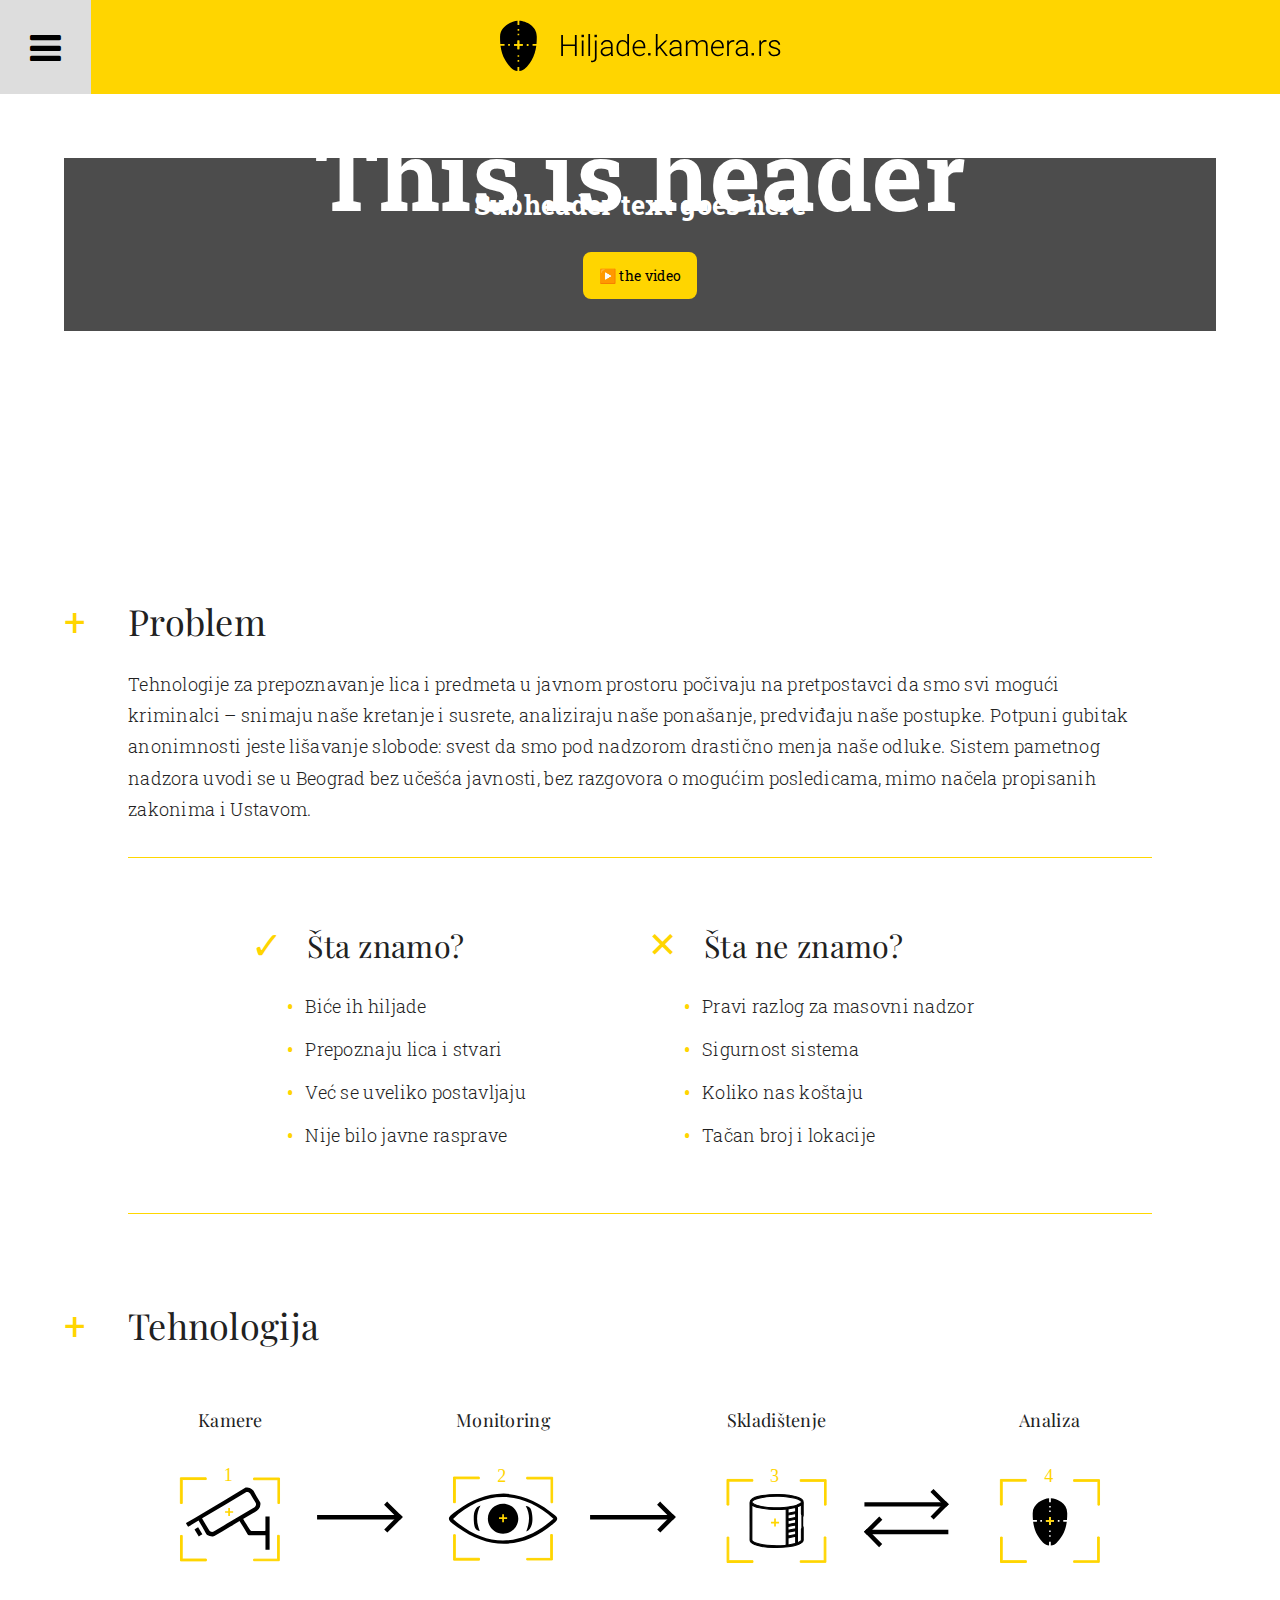
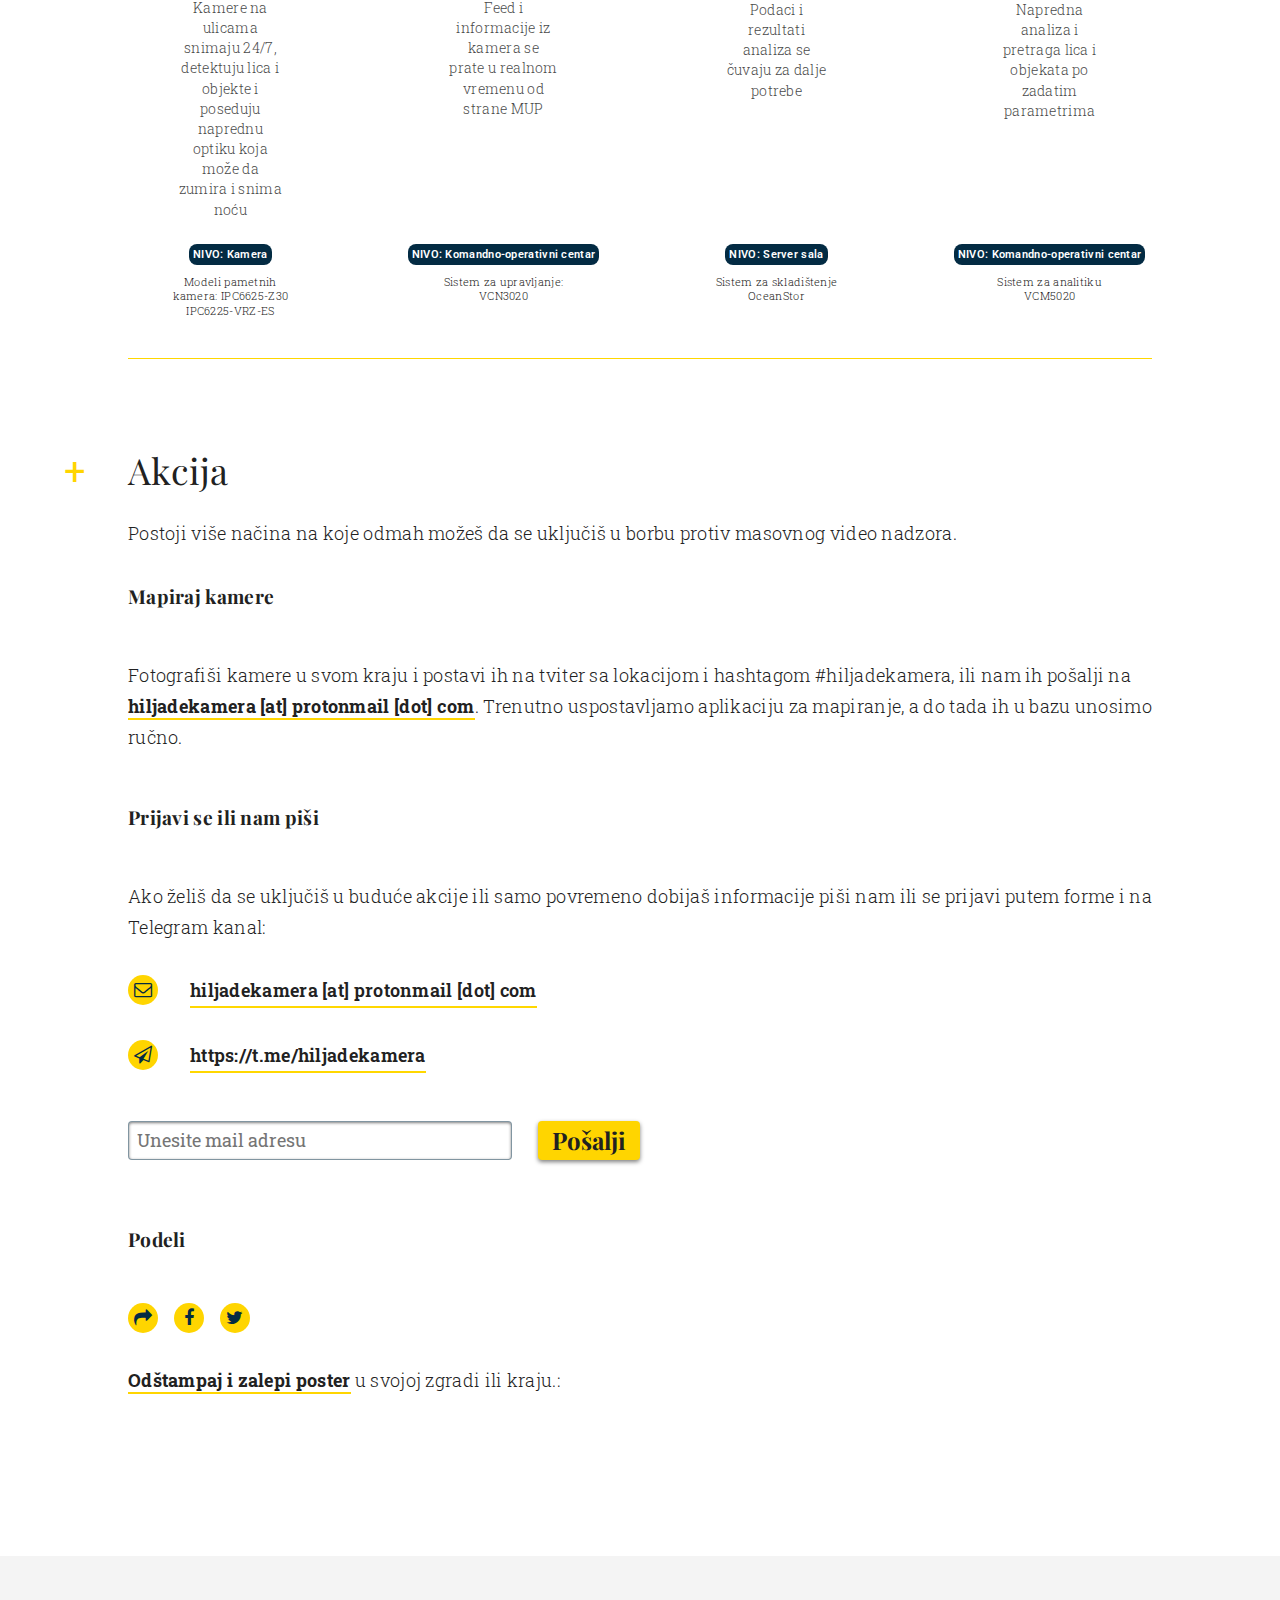
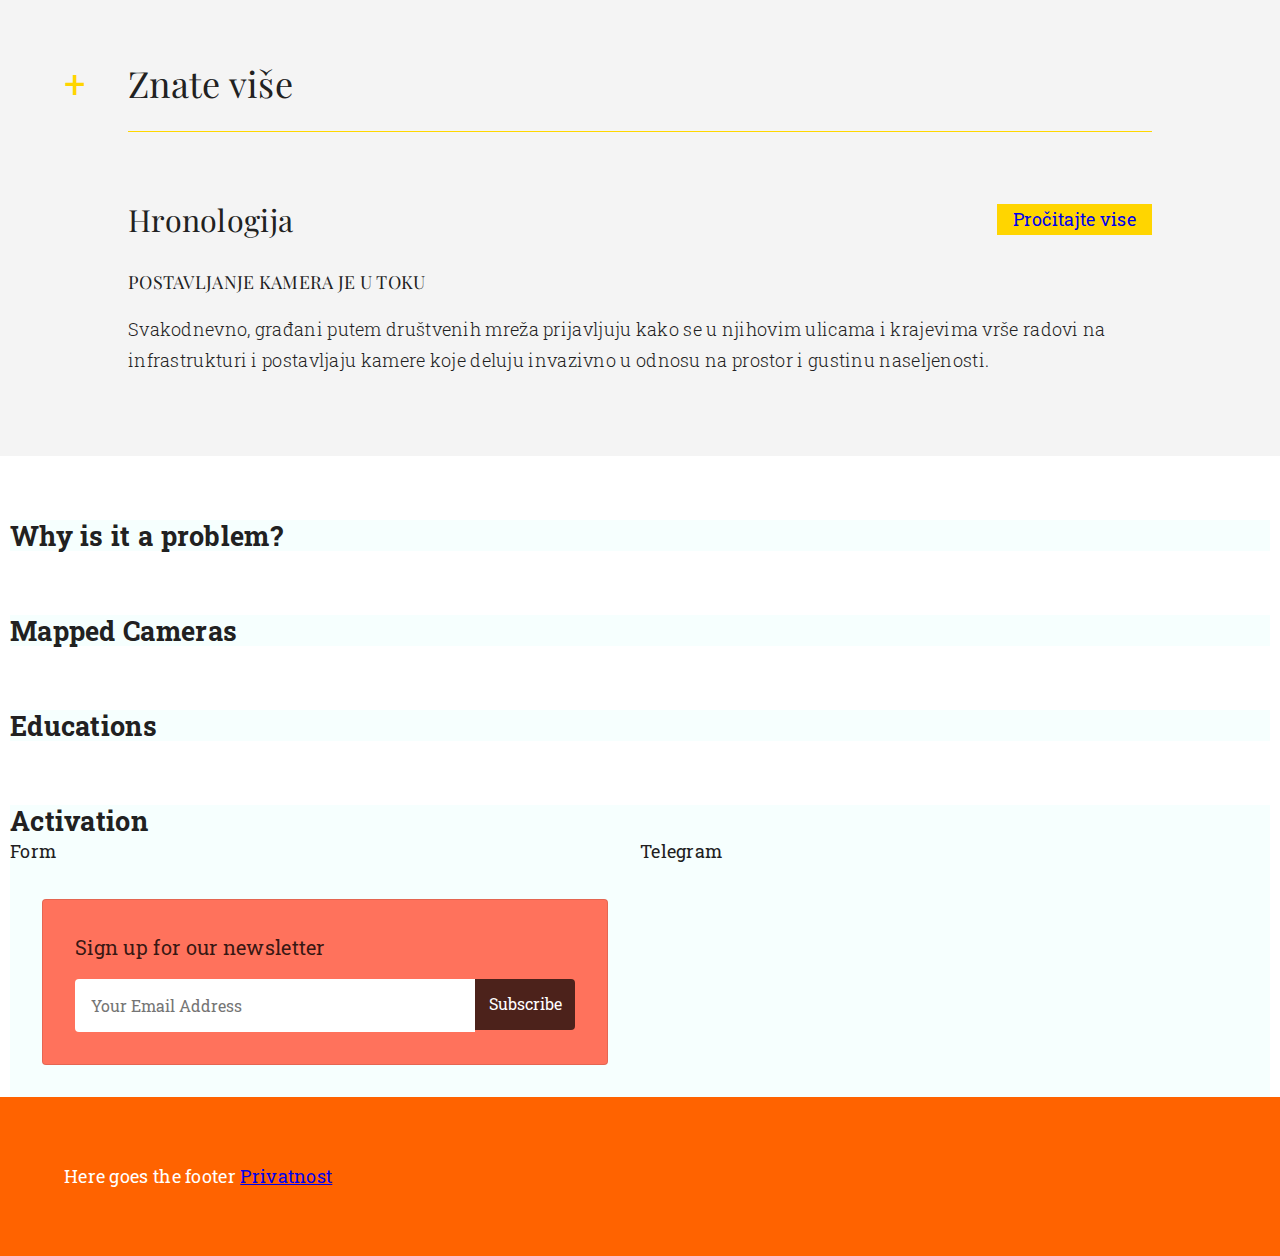
==== commit 3d7bd41d: "homepagnewsletter, social icons" ====
--- a/index.html
+++ b/index.html
@@ -50,119 +50,175 @@
 			</div>
 		</div>
 	</header>
-	<section class="pa3 ph5-ns">
-		<div class="w-main">
-			<h1 class="section-title f2 fw4 mt4-ns mb4-ns">Problem</h1>
-			<p class="lh-copy fw3">
-	Tehnologije za prepoznavanje lica i predmeta u javnom prostoru počivaju na pretpostavci da smo svi mogući kriminalci – snimaju naše kretanje i susrete, analiziraju naše ponašanje, predviđaju naše postupke. Potpuni gubitak anonimnosti jeste lišavanje slobode: svest da smo pod nadzorom drastično menja naše odluke. Sistem pametnog nadzora uvodi se u Beograd bez učešća javnosti, bez razgovora o mogućim posledicama, mimo načela propisanih zakonima i Ustavom.
-			</p>
-		</div>
-	</section>
-	<section class="pa3 ph5-ns">
-		<div class="w-main flex flex-column flex-row-ns justify-center-ns bt b--yellow pa3 pt5-ns">
-			<div class="w-100 w-40-ns pl5-l">
-				<h2 class="pv2 pb4-l normal section-title-small checkmark">Šta znamo?</h2>
-				<ul class="ml3 yellow-bull-list fw3">
-					<li class="pb3-ns">Biće ih hiljade</li>
-					<li class="pb3-ns">Prepoznaju lica i stvari</li>
-					<li class="pb3-ns">Već se uveliko postavljaju</li>
-					<li class="pb3-ns">Nije bilo javne rasprave</li>
-				</ul>
-			</div>
-
-			<div class="w-100 w-40-ns pl5-l">
-				<h2 class="pv2 pb4-l normal section-title-small xmark">Šta ne znamo?</h2>
-				<ul class="ml3 yellow-bull-list fw3">
-					<li class="pb3-ns">Pravi razlog za masovni nadzor</li>
-					<li class="pb3-ns">Sigurnost sistema</li>
-					<li class="pb3-ns">Koliko nas koštaju</li>
-					<li class="pb3-ns">Tačan broj i lokacije</li>
-				</ul>
-			</div>
-		</div>
-	</section>
-
-	<main class="pa3 pa5-ns">
-		<section class="pa3 ph5-ns">
-			<div class="w-main bt b--yellow pt5-ns">
-				<h1 class="section-title f2 fw4 mt4-ns mb4-ns">Tehnologija</h1>
-				<div class="flex flex-column flex-row-ns justify-between-ns pt4-ns">
-					<div class="w-100 w-20-l flex flex-column">
-						<div class="flex flex-column flex-auto ph3-ns">
-							<h4 class="card-title normal mb2 mb3-ns">Kamere</h4>
-							<div class="card-image">
-								<img src="./assets/1_Kamere@2x.svg" />
-								<div class="card-img-arrow flex justify-around">
-									<img src="./assets/Arrow@2x.svg"/>
-								</div>
-							</div>
-							<p class="card-desc ph4 pv3-ns fw3">Kamere na ulicama snimaju 24/7, detektuju lica i objekte i poseduju naprednu optiku koja može da zumira i snima noću</p>
-						</div>
-						<div class="card-pill-holder">
-							<span class="card-pill br3 pa1">NIVO: Kamera</span>
-							<span class="db c-pill-label fw3 ph3 ph4-l mt2-ns">Modeli pametnih kamera: IPC6625-Z30 IPC6225-VRZ-ES</span>
-						</div>
-					</div>
-					<div class="w-100 w-20-l flex flex-column">
-						<div class="flex flex-column flex-auto ph3-ns">
-							<h4 class="card-title normal mb2 mb3-ns">Monitoring</h4>
-							<div class="card-image">
-								<img src="./assets/2_Monitoring@2x.svg" />
-								<div class="card-img-arrow flex justify-around">
-									<img src="./assets/Arrow@2x.svg"/>
-								</div>
-							</div>
-							<p class="card-desc ph4 pv3-ns fw3">Feed i informacije iz kamera se prate u realnom vremenu od strane MUP</p>
-						</div>
-						<div class="card-pill-holder">
-							<span class="card-pill br3 pa1">NIVO: Komandno-operativni centar</span>
-							<span class="db c-pill-label fw3 ph3 ph4-l mt2-ns">Sistem za upravljanje: VCN3020</span>
-						</div>
-					</div>
-					<div class="w-100 w-20-l flex flex-column">
-						<div class="flex flex-column flex-auto ph3-ns">
-							<h4 class="card-title normal mb2 mb3-ns">Skladištenje</h4>
-							<div class="card-image">
-								<img src="./assets/3_sklasistenje@2x.svg" />
-								<div class="card-img-arrow flex justify-around">
-									<img src="./assets/Double arrow @2x.svg"/>
-								</div>
-							</div>
-							<p class="card-desc ph4 pv3-ns fw3">Podaci i rezultati analiza se čuvaju za dalje potrebe</p>
-						</div>
-						<div class="card-pill-holder">
-							<span class="card-pill br3 pa1">NIVO: Server sala</span>
-							<span class="db c-pill-label fw3 ph3 ph4-l mt2-ns">Sistem za skladištenje OceanStor</span>
-						</div>
-					</div>
-					<div class="w-100 w-20-l flex flex-column">
-						<div class="flex flex-column flex-auto ph3-ns">
-							<h4 class="card-title normal mb2 mb3-ns">Analiza</h4>
-							<div class="card-image">
-								<img src="./assets/4_analiza@2x.svg" />
-							</div>
-							<p class="card-desc ph4 pv3-ns fw3">Napredna analiza i pretraga lica i objekata po zadatim parametrima</p>
-						</div>
-						<div class="card-pill-holder">
-							<span class="card-pill br3 pa1">NIVO: Komandno-operativni centar</span>
-							<span class="db c-pill-label fw3 ph3 ph4-l mt2-ns">Sistem za analitiku VCM5020</span>
-						</div>
-					</div>
-				</div>
-			</div>
-		</section>
-		<section class="pa3 ph5-ns">
-			<div class="w-main bt b--yellow pt5-ns">
-				<h1 class="section-title f2 fw4 mt4-ns mb4-ns">Akcija</h1>
-				<p class="lh-copy fw3">
-					Postoji više načina na koje odmah možeš da se uključiš u borbu protiv masovnog video nadzora.
-				</p>
-			</div>
-		</section>
-		<section class="w-main bg-washed-green mt5">
-			<h2>What's the problem?</h2>
-		</section>
-
+	<main class="">
+		<section class="pa3 pa5-ns bg-white">
+			<section class="pa3 ph5-ns">
+				<div class="w-main">
+					<h1 class="section-title f2 fw4 mt4-ns mb4-ns">Problem</h1>
+					<p class="lh-copy fw3 section-desc">
+						Tehnologije za prepoznavanje lica i predmeta u javnom prostoru počivaju na pretpostavci da smo svi mogući kriminalci – snimaju naše kretanje i susrete, analiziraju naše ponašanje, predviđaju naše postupke. Potpuni gubitak anonimnosti jeste lišavanje slobode: svest da smo pod nadzorom drastično menja naše odluke. Sistem pametnog nadzora uvodi se u Beograd bez učešća javnosti, bez razgovora o mogućim posledicama, mimo načela propisanih zakonima i Ustavom.
+					</p>
+				</div>
+			</section>
+			<section class="pa3 ph5-ns">
+				<div class="w-main flex flex-column flex-row-ns justify-center-ns bt b--yellow pa3 pt5-ns">
+					<div class="w-100 w-40-ns pl5-l">
+						<h2 class="pv2 pb4-l normal section-title-small checkmark">Šta znamo?</h2>
+						<ul class="ml3 yellow-bull-list fw3">
+							<li class="pb3-ns">Biće ih hiljade</li>
+							<li class="pb3-ns">Prepoznaju lica i stvari</li>
+							<li class="pb3-ns">Već se uveliko postavljaju</li>
+							<li class="pb3-ns">Nije bilo javne rasprave</li>
+						</ul>
+					</div>
+
+					<div class="w-100 w-40-ns pl5-l">
+						<h2 class="pv2 pb4-l normal section-title-small xmark">Šta ne znamo?</h2>
+						<ul class="ml3 yellow-bull-list fw3">
+							<li class="pb3-ns">Pravi razlog za masovni nadzor</li>
+							<li class="pb3-ns">Sigurnost sistema</li>
+							<li class="pb3-ns">Koliko nas koštaju</li>
+							<li class="pb3-ns">Tačan broj i lokacije</li>
+						</ul>
+					</div>
+				</div>
+			</section>
+			<section class="pa3 ph5-ns">
+				<div class="w-main bt b--yellow pt5-ns">
+					<h1 class="section-title f2 fw4 mt4-ns mb4-ns">Tehnologija</h1>
+					<div class="flex flex-column flex-row-ns justify-between-ns pt4-ns">
+						<div class="w-100 w-20-l flex flex-column">
+							<div class="flex flex-column flex-auto ph3-ns">
+								<h4 class="card-title normal mb2 mb3-ns tc">Kamere</h4>
+								<div class="card-image">
+									<img src="./assets/1_Kamere@2x.svg" />
+									<div class="card-img-arrow flex justify-around">
+										<img src="./assets/Arrow@2x.svg"/>
+									</div>
+								</div>
+								<p class="card-desc ph4 pv3-ns fw3">Kamere na ulicama snimaju 24/7, detektuju lica i objekte i poseduju naprednu optiku koja može da zumira i snima noću</p>
+							</div>
+							<div class="card-pill-holder">
+								<span class="card-pill br3 pa1">NIVO: Kamera</span>
+								<span class="db c-pill-label fw3 ph3 ph4-l mt2-ns">Modeli pametnih kamera: IPC6625-Z30 IPC6225-VRZ-ES</span>
+							</div>
+						</div>
+						<div class="w-100 w-20-l flex flex-column">
+							<div class="flex flex-column flex-auto ph3-ns">
+								<h4 class="card-title normal mb2 mb3-ns tc">Monitoring</h4>
+								<div class="card-image">
+									<img src="./assets/2_Monitoring@2x.svg" />
+									<div class="card-img-arrow flex justify-around">
+										<img src="./assets/Arrow@2x.svg"/>
+									</div>
+								</div>
+								<p class="card-desc ph4 pv3-ns fw3">Feed i informacije iz kamera se prate u realnom vremenu od strane MUP</p>
+							</div>
+							<div class="card-pill-holder">
+								<span class="card-pill br3 pa1">NIVO: Komandno-operativni centar</span>
+								<span class="db c-pill-label fw3 ph3 ph4-l mt2-ns">Sistem za upravljanje: VCN3020</span>
+							</div>
+						</div>
+						<div class="w-100 w-20-l flex flex-column">
+							<div class="flex flex-column flex-auto ph3-ns">
+								<h4 class="card-title normal mb2 mb3-ns tc">Skladištenje</h4>
+								<div class="card-image">
+									<img src="./assets/3_sklasistenje@2x.svg" />
+									<div class="card-img-arrow flex justify-around">
+										<img src="./assets/Double arrow @2x.svg"/>
+									</div>
+								</div>
+								<p class="card-desc ph4 pv3-ns fw3">Podaci i rezultati analiza se čuvaju za dalje potrebe</p>
+							</div>
+							<div class="card-pill-holder">
+								<span class="card-pill br3 pa1">NIVO: Server sala</span>
+								<span class="db c-pill-label fw3 ph3 ph4-l mt2-ns">Sistem za skladištenje OceanStor</span>
+							</div>
+						</div>
+						<div class="w-100 w-20-l flex flex-column">
+							<div class="flex flex-column flex-auto ph3-ns">
+								<h4 class="card-title normal mb2 mb3-ns tc">Analiza</h4>
+								<div class="card-image">
+									<img src="./assets/4_analiza@2x.svg" />
+								</div>
+								<p class="card-desc ph4 pv3-ns fw3">Napredna analiza i pretraga lica i objekata po zadatim parametrima</p>
+							</div>
+							<div class="card-pill-holder">
+								<span class="card-pill br3 pa1">NIVO: Komandno-operativni centar</span>
+								<span class="db c-pill-label fw3 ph3 ph4-l mt2-ns">Sistem za analitiku VCM5020</span>
+							</div>
+						</div>
+					</div>
+				</div>
+			</section>
+			<section class="pa3 ph5-ns pb5-l">
+				<div class="w-main bt b--yellow pt5-ns">
+					<h1 class="section-title f2 fw4 mt4-ns mb4-ns">Akcija</h1>
+					<p class="lh-copy section-desc">
+						Postoji više načina na koje odmah možeš da se uključiš u borbu protiv masovnog video nadzora.
+					</p>
+					<h3 class="pv2 pv4-l sub-title-pf">Mapiraj kamere</h3>
+					<p class="lh-copy pv3-l section-desc">Fotografiši kamere u svom kraju i postavi ih na tviter sa lokacijom i hashtagom #hiljadekamera, ili nam ih pošalji na <a href="#">hiljadekamera [at] protonmail [dot] com</a>. Trenutno uspostavljamo aplikaciju za mapiranje, a do tada ih u bazu unosimo ručno.
+					</p>
+					<h3 class="pv2 pv4-l sub-title-pf">Prijavi se ili nam piši</h3>
+					<p class="lh-copy pv3-l section-desc">Ako želiš da se uključiš u buduće akcije ili samo povremeno dobijaš informacije piši nam ili se prijavi putem forme i na Telegram kanal:</p>
+					<div class="w-100 w-50-l">
+						<div class="w-100 pv3 pv4l flex items-center">
+							<a class="flex icon-link" href="#">
+								<i class="fa fa-envelope-o bg-yellow br-100 flex justify-center items-center bg-animate"></i>
+								<span class="bb bw1 b--yellow fw6 ml4">hiljadekamera [at] protonmail [dot] com</span>
+							</a>
+						</div>
+						<div class="w-100 pv3 pv4l flex items-center">
+							<a class="flex icon-link" href="#">
+								<i class="fa fa-paper-plane-o bg-yellow br-100 flex justify-center items-center bg-animate"></i>
+								<span class="bb bw1 b--yellow fw6 ml4">https://t.me/hiljadekamera</span>
+							</a>
+						</div>
+						<div class="w-100 pv4-l">
+							<form class="">
+							  	<div class="flex flex-column flex-row-ns justify-between-ns">
+							    	<label class="clip" for="email-address"></label>
+							    	<input class="ns-input input-reset pa2 db w-100 w-70-m w-75-l br2" placeholder="Unesite mail adresu" type="text" name="email-address" value="" id="email-address">
+							    	<input class="send-btn f4 f3-l b button-reset tc bn bg-animate br2 pointer w-100 w-25-m w-20-l" type="submit" value="Pošalji">
+							  	</div>
+						  	</form>
+						</div>
+					</div>
+					<h3 class="pv2 pv4-l sub-title-pf">Podeli</h3>
+					<div class="w-100 pv3 pv4l">
+						<div class="flex items-center pb3">
+							<a class="icon-link mr3" href="#">
+								<i class="fa fa-share bg-yellow br-100 flex justify-center items-center bg-animate"></i>
+							</a>
+							<a class="icon-link mr3 " href="#">
+								<i class="fa fa-facebook bg-yellow br-100 flex justify-center items-center bg-animate"></i>
+							</a>
+							<a class="icon-link" href="#">
+								<i class="fa fa-twitter bg-yellow br-100 flex justify-center items-center bg-animate"></i>
+							</a>
+						</div>
+						<p class="lh-copy pv3-l section-desc"><a href="#">Odštampaj i zalepi poster</a> u svojoj zgradi ili kraju.:</p>
+					</div>
+				</div>
+			</section>
+		</section>
+		<section class="bg-near-white pa3 pa5-ns">
+			<section class="pa3 ph5-ns">
+				<div class="w-main">
+					<h1 class="section-title f2 fw4 mt4-ns mb4-ns">Znate više</h1>
+					<div class="w-main bt b--yellow pt5-ns">
+						<div class="pv2 pb4-l flex justify-between items-center">
+							<h2 class="normal section-title-small">Hronologija</h2>
+							<a class="no-underline bg-yellow tc ph3" href="#">Pročitajte vise</a>
+						</div>
+						<h4 class="card-title normal mb2 mb3-ns ttu">Postavljanje kamera je u toku</h4>
+						<p class="lh-copy fw3 section-desc">Svakodnevno, građani putem društvenih mreža prijavljuju kako se u njihovim ulicama i krajevima vrše radovi na infrastrukturi i postavljaju kamere koje deluju invazivno u odnosu na prostor i gustinu naseljenosti.
+						</p>
+					</div>
+				</div>
+			</section>
+		</section>
 		<section class="w-main bg-washed-blue mt5">
 			<h2>Why is it a problem?</h2>
 		</section>
--- a/style/style.css
+++ b/style/style.css
@@ -111,7 +111,7 @@
 	color: #212121;
 	position: relative
 }
-.section-title::before {
+h1:before {
 	content: "+";
 	font-size: 2.4rem;
 	font-family: 'Roboto', sans-serif;
@@ -122,14 +122,15 @@
 .source-date, .source-title{
 	font-family: 'Playfair Display', serif;
 }
-.source-excerpt {
+.section-desc{
 	font-size: 1.125rem;
 	color: #212121;
 	font-weight: 300;
 	line-height: 1.95rem;
 	letter-spacing: 0.3px
 }
-.source-excerpt a {
+
+.section-desc a {
 	color: inherit;
 	text-decoration: none;
 	font-weight: bold;
@@ -186,12 +187,10 @@
 	font-size: 1.125rem;
 	color: #212121;
 	font-family: 'Playfair Display', serif;
-	text-align: center;
 }
 .card-desc {
 	font-size: .9rem;
 	color: #4A4A4A;
-	font-family: 'Roboto', sans-serif;
 	text-align: center;
 	line-height: 1.4;
 }
@@ -225,9 +224,50 @@
 	font-size: .7rem;
 	line-height: 1.3;
 }
-
-
-
-
-
-
+.sub-title-pf{
+	font-size: 1.2rem;
+	font-family: 'Playfair Display', sans-serif;
+	font-weight: bold;
+}
+.icon-link {
+	text-decoration: none;
+}
+.icon-link i {
+	color: #032B43;
+	width: 30px;
+	height: 30px;
+}
+.icon-link span {
+	color: #212121;
+}
+.icon-link:hover i {
+	color: #FFD500;
+	background-color:#212121;
+}
+.ns-input{
+  	border: 1px solid rgba(3, 43, 67, .5);
+  	box-shadow: inset 0 1px 3px 0 rgba(0,0,0,0.5);
+}
+.send-btn {
+  	color: #212121;
+	background-color: #FFD500;
+	font-family: 'Playfair Display', sans-serif;
+	font-weight: bold;
+	box-shadow: 0 2px 4px 0 rgba(0,0,0,0.5)	
+}
+.send-btn:hover{
+	background-color: #212121;
+	color: #FFD500;
+}
+/*------------------------------*/
+footer {
+	color: white;
+	background-color: #212121
+}
+footer h1:before {
+	left: -1rem;
+}
+
+
+
+
